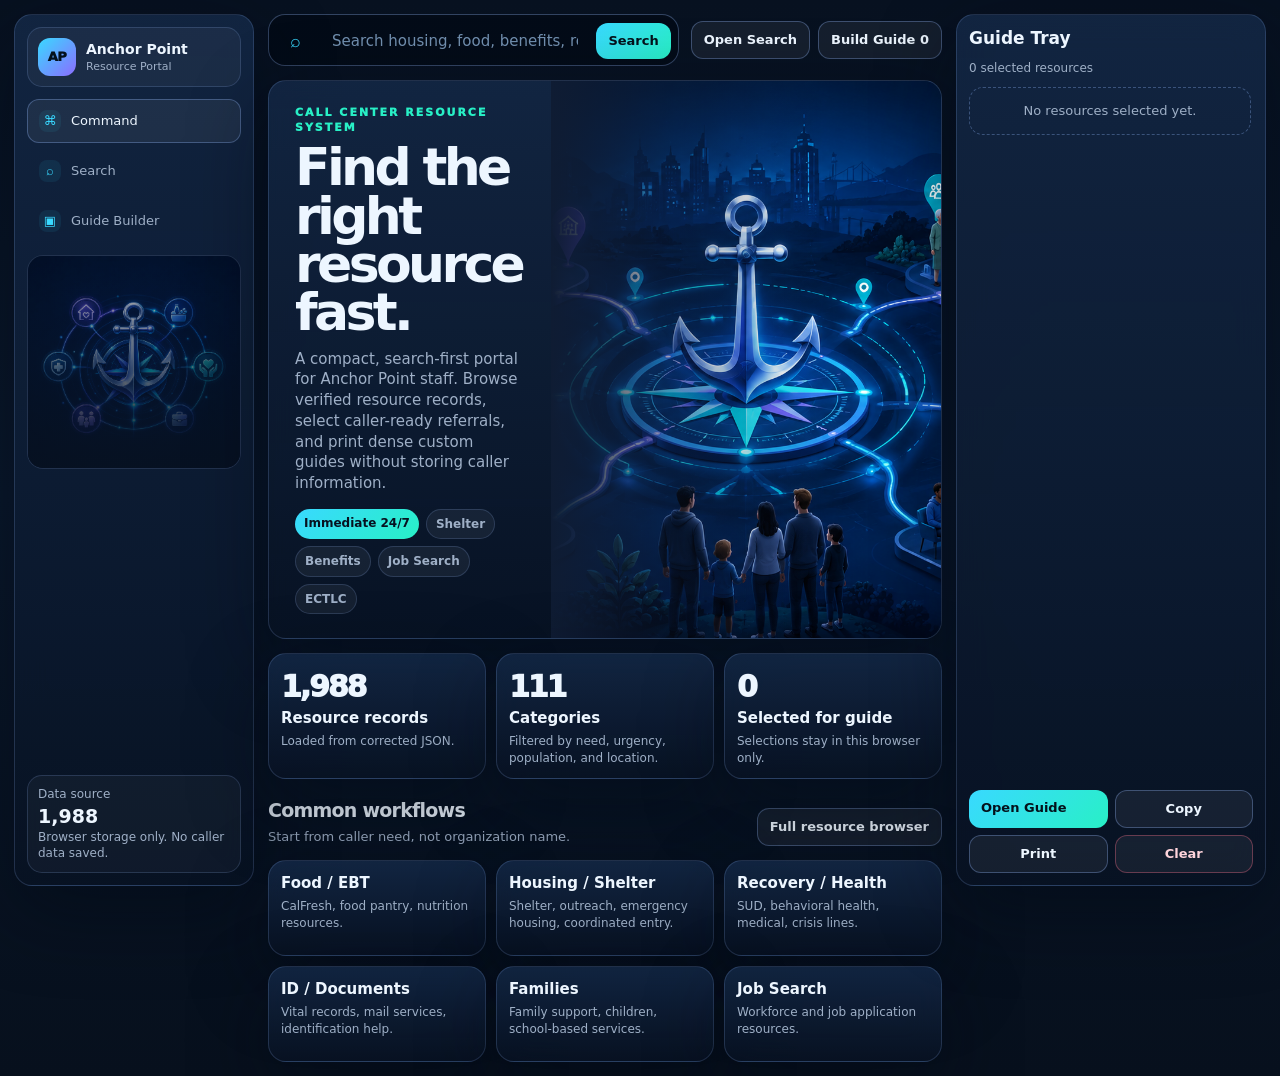
==== index.html @ 9de4572c "Update Anchor Point UI with imagery and app shell" ====
<!doctype html><html lang="en"><head><meta charset="utf-8"><meta name="viewport" content="width=device-width,initial-scale=1"><title>Anchor Point Resource Portal</title><link rel="stylesheet" href="assets/css/styles.css?v=1.3"></head><body data-page="home">
<div class="app">
<aside class="rail"><a class="brand" href="index.html"><span class="logo">AP</span><span><strong>Anchor Point</strong><span>Resource Portal</span></span></a><nav class="nav"><a class="active" href="index.html"><i>⌘</i>Command</a><a href="resources.html"><i>⌕</i>Search</a><a href="guide.html"><i>▣</i>Guide Builder</a></nav><div class="rail-visual"><img src="assets/img/anchor-emblem.png" alt="Anchor Point network emblem"></div><div class="rail-meta"><span>Data source</span><b id="railRecordCount">Loading</b><span>Browser storage only. No caller data saved.</span></div></aside>
<main class="main">
<section class="topbar"><form class="command" id="homeSearchForm"><span class="icon">⌕</span><input id="homeSearch" placeholder="Search housing, food, benefits, recovery, ECTLC..."><button class="btn primary" type="submit">Search</button></form><div class="top-actions"><a class="btn" href="resources.html">Open Search</a><a class="btn" href="guide.html">Build Guide <span id="topSelectedCount">0</span></a></div></section>
<section class="hero"><div class="hero-copy"><div class="kicker">Call Center Resource System</div><h1>Find the right resource fast.</h1><p>A compact, search-first portal for Anchor Point staff. Browse verified resource records, select caller-ready referrals, and print dense custom guides without storing caller information.</p><div class="pill-row"><a class="pill hot" href="resources.html?urgency=Immediate%20(24%2F7)">Immediate 24/7</a><a class="pill" href="resources.html?q=shelter">Shelter</a><a class="pill" href="resources.html?q=benefits">Benefits</a><a class="pill" href="resources.html?q=job">Job Search</a><a class="pill" href="resources.html?q=ECTLC">ECTLC</a></div></div><div class="hero-img"><img src="assets/img/hero-anchor-network.png" alt="Anchor Point connected community resource network"></div></section>
<section class="grid-3"><div class="compact-card"><span class="num" id="statRecords">-</span><strong>Resource records</strong><p>Loaded from corrected JSON.</p></div><div class="compact-card"><span class="num" id="statCategories">-</span><strong>Categories</strong><p>Filtered by need, urgency, population, and location.</p></div><div class="compact-card"><span class="num" id="statSelected">0</span><strong>Selected for guide</strong><p>Selections stay in this browser only.</p></div></section>
<section class="section-head"><div><h2>Common workflows</h2><p>Start from caller need, not organization name.</p></div><a class="btn" href="resources.html">Full resource browser</a></section>
<section class="grid-3"><a class="compact-card" href="resources.html?q=food%20calfresh"><strong>Food / EBT</strong><p>CalFresh, food pantry, nutrition resources.</p></a><a class="compact-card" href="resources.html?q=housing%20shelter"><strong>Housing / Shelter</strong><p>Shelter, outreach, emergency housing, coordinated entry.</p></a><a class="compact-card" href="resources.html?q=recovery%20behavioral%20health"><strong>Recovery / Health</strong><p>SUD, behavioral health, medical, crisis lines.</p></a><a class="compact-card" href="resources.html?q=id%20documents"><strong>ID / Documents</strong><p>Vital records, mail services, identification help.</p></a><a class="compact-card" href="resources.html?q=family"><strong>Families</strong><p>Family support, children, school-based services.</p></a><a class="compact-card" href="resources.html?q=employment%20job"><strong>Job Search</strong><p>Workforce and job application resources.</p></a></section>
</main>
<aside class="tray" id="guideTray"><button class="btn mobile-tray-toggle" id="trayToggle">Selected Guide</button><h2>Guide Tray</h2><div class="tray-sub"><span id="trayCount">0</span> selected resources</div><div class="guide-list" id="selectedList"><div class="empty">No resources selected yet.</div></div><div class="drawer-actions"><a class="btn primary" href="guide.html">Open Guide</a><button class="btn" id="copyGuideBtn">Copy</button><button class="btn" id="printGuideBtn">Print</button><button class="btn danger" id="clearSelectedBtn">Clear</button></div></aside>
</div><div id="printArea" class="print-area"></div><script src="assets/js/app.js?v=1.3"></script></body></html>
---- assets/css/styles.css ----
:root{
  --bg:#071120;--bg2:#0b1730;--panel:#0f1c33;--panel2:#132541;--glass:rgba(15,28,51,.74);
  --line:rgba(149,188,255,.18);--line2:rgba(149,188,255,.32);--text:#edf6ff;--muted:#9fb0c7;--dim:#63748f;
  --cyan:#39d9ff;--teal:#28f0c6;--violet:#8b6dff;--blue:#4e8dff;--gold:#ffcf70;--red:#ff718b;--green:#63e6a8;
  --shadow:0 26px 80px rgba(1,8,20,.45);--r:18px;--rs:12px;--pad:14px;
}
*{box-sizing:border-box}html{background:var(--bg)}body{margin:0;min-height:100vh;color:var(--text);font:13px/1.38 Inter,ui-sans-serif,system-ui,-apple-system,Segoe UI,Arial,sans-serif;background:linear-gradient(180deg,#071120,#09172a 46%,#07101d);overflow-x:hidden}body:before{content:"";position:fixed;inset:0;z-index:-2;background:radial-gradient(850px 460px at 20% -10%,rgba(57,217,255,.22),transparent 60%),radial-gradient(760px 520px at 88% 5%,rgba(139,109,255,.17),transparent 62%),radial-gradient(800px 500px at 55% 100%,rgba(40,240,198,.08),transparent 62%)}body:after{content:"";position:fixed;inset:0;z-index:-1;opacity:.22;background-image:linear-gradient(rgba(255,255,255,.035) 1px,transparent 1px),linear-gradient(90deg,rgba(255,255,255,.035) 1px,transparent 1px);background-size:42px 42px;mask-image:linear-gradient(to bottom,transparent,#000 12%,#000 72%,transparent)}a{color:inherit;text-decoration:none}button,input,select,textarea{font:inherit}button{cursor:pointer}.app{display:grid;grid-template-columns:240px minmax(0,1fr) 310px;gap:14px;min-height:100vh;padding:14px}.rail,.tray,.panel,.resource-card,.hero,.compact-card{background:linear-gradient(180deg,rgba(20,41,72,.82),rgba(8,18,35,.78));border:1px solid var(--line);box-shadow:var(--shadow);backdrop-filter:blur(16px);border-radius:var(--r)}.rail{position:sticky;top:14px;height:calc(100vh - 28px);padding:12px;display:flex;flex-direction:column;gap:12px}.brand{display:flex;align-items:center;gap:10px;padding:10px;border:1px solid var(--line);border-radius:15px;background:rgba(255,255,255,.045)}.logo{width:38px;height:38px;border-radius:12px;background:linear-gradient(135deg,var(--cyan),var(--violet));display:grid;place-items:center;color:#03111c;font-weight:950;letter-spacing:-.04em}.brand strong{display:block;font-size:14px}.brand span span{display:block;color:var(--muted);font-size:11px}.nav{display:grid;gap:6px}.nav a{display:flex;align-items:center;gap:10px;padding:10px 11px;border-radius:12px;color:var(--muted);border:1px solid transparent}.nav a:hover,.nav a.active{color:var(--text);background:rgba(255,255,255,.06);border-color:var(--line2)}.nav i{width:22px;height:22px;display:grid;place-items:center;border-radius:8px;background:rgba(57,217,255,.08);color:var(--cyan);font-style:normal}.rail-visual{position:relative;overflow:hidden;min-height:170px;border-radius:16px;border:1px solid var(--line);background:#081427}.rail-visual img{width:100%;height:100%;object-fit:cover;opacity:.72;display:block}.rail-visual:after{content:"";position:absolute;inset:0;background:linear-gradient(180deg,transparent,rgba(7,17,32,.88))}.rail-meta{margin-top:auto;border:1px solid var(--line);border-radius:15px;padding:10px;background:rgba(255,255,255,.035);color:var(--muted);font-size:12px}.rail-meta b{color:var(--text);font-size:19px;display:block}.main{min-width:0;display:grid;gap:14px}.topbar{display:grid;grid-template-columns:1fr auto;gap:12px;align-items:center}.command{height:52px;border:1px solid var(--line2);background:rgba(4,11,22,.72);border-radius:17px;display:grid;grid-template-columns:38px 1fr auto;align-items:center;gap:8px;padding:7px}.command .icon{color:var(--cyan);font-size:18px;text-align:center}.command input{height:38px;background:transparent;border:0;outline:0;color:var(--text);font-size:15px}.command input::placeholder{color:#7290b0}.btn,.mini-btn{border:1px solid var(--line2);border-radius:12px;background:rgba(255,255,255,.06);color:var(--text);font-weight:800;padding:9px 12px}.btn.primary,.mini-btn.primary{border:0;color:#04111b;background:linear-gradient(135deg,var(--cyan),var(--teal))}.btn.danger,.mini-btn.danger{color:#ffd4dc;border-color:rgba(255,113,139,.35)}.mini-btn{padding:6px 9px;font-size:12px}.top-actions{display:flex;gap:8px}.hero{position:relative;overflow:hidden;min-height:312px;display:grid;grid-template-columns:1fr 390px;align-items:stretch}.hero-copy{padding:24px 26px;display:flex;flex-direction:column;justify-content:center;z-index:2}.kicker{color:var(--teal);letter-spacing:.18em;text-transform:uppercase;font-weight:950;font-size:11px}.hero h1{margin:8px 0 12px;font-size:52px;line-height:.93;letter-spacing:-.07em}.hero p{margin:0;max-width:720px;color:var(--muted);font-size:15px}.hero-img{position:relative;min-height:280px;overflow:hidden}.hero-img img{width:100%;height:100%;object-fit:cover;display:block}.hero-img:before{content:"";position:absolute;inset:0;background:linear-gradient(90deg,var(--panel) 0%,rgba(15,28,51,.35) 30%,transparent 70%);z-index:1}.pill-row{display:flex;gap:7px;flex-wrap:wrap;margin-top:15px}.pill{border:1px solid var(--line);background:rgba(255,255,255,.055);border-radius:999px;padding:6px 9px;color:var(--muted);font-weight:750;font-size:12px}.pill.hot{color:#071120;background:linear-gradient(135deg,var(--cyan),var(--teal));border:0}.grid-3{display:grid;grid-template-columns:repeat(3,minmax(0,1fr));gap:10px}.compact-card{padding:12px;min-height:96px}.compact-card strong{display:block;font-size:15px}.compact-card p{margin:5px 0 0;color:var(--muted);font-size:12px}.compact-card .num{font-size:30px;letter-spacing:-.07em;font-weight:950;color:var(--text)}.section-head{display:flex;justify-content:space-between;align-items:end;gap:10px;margin:4px 0 0}.section-head h2{margin:0;font-size:19px;letter-spacing:-.04em}.section-head p{margin:4px 0 0;color:var(--muted)}.panel{padding:12px}.filters{display:grid;grid-template-columns:1.2fr repeat(4,1fr) auto;gap:8px;align-items:end}.field{display:grid;gap:4px}.field label{color:var(--dim);font-size:10px;text-transform:uppercase;letter-spacing:.12em;font-weight:900}input,select,textarea{min-height:38px;border:1px solid var(--line);background:rgba(0,0,0,.22);color:var(--text);border-radius:11px;padding:9px 10px;outline:0}select option{background:#0c1729;color:#fff}.toolbar{display:flex;justify-content:space-between;align-items:center;color:var(--muted);gap:10px}.toolbar strong{color:var(--text)}.results{display:grid;grid-template-columns:repeat(auto-fill,minmax(320px,1fr));gap:9px}.resource-card{padding:10px;display:grid;gap:7px;min-height:178px;box-shadow:none}.resource-card:hover,.resource-card.selected{border-color:rgba(57,217,255,.48);background:linear-gradient(180deg,rgba(37,70,115,.76),rgba(11,24,45,.82))}.card-top{display:flex;justify-content:space-between;gap:8px}.resource-card h3{margin:0;font-size:14px;line-height:1.16;letter-spacing:-.025em}.service{color:var(--cyan);font-size:12px;font-weight:850}.desc{margin:0;color:var(--muted);font-size:12px;display:-webkit-box;-webkit-line-clamp:2;-webkit-box-orient:vertical;overflow:hidden}.chips{display:flex;gap:5px;flex-wrap:wrap}.chip{font-size:10.5px;border:1px solid var(--line);border-radius:999px;color:var(--muted);padding:3px 6px;background:rgba(0,0,0,.18)}.chip.imm{background:rgba(255,207,112,.93);color:#1c1200;border:0}.chip.urgent{background:rgba(255,207,112,.18);color:#ffd98d;border-color:rgba(255,207,112,.38)}.chip.verified{color:#bafddd;border-color:rgba(99,230,168,.3)}.info{display:grid;grid-template-columns:1fr 1fr;gap:5px;color:var(--muted);font-size:11.5px}.info b{color:var(--text);font-weight:850}.card-actions{display:flex;gap:6px;margin-top:auto}.card-actions>*{flex:1;text-align:center}.tray{position:sticky;top:14px;height:calc(100vh - 28px);padding:12px;display:grid;grid-template-rows:auto auto 1fr auto;gap:10px}.tray h2{margin:0;font-size:17px}.tray-sub{color:var(--muted);font-size:12px}.guide-list{display:grid;align-content:start;gap:8px;overflow:auto;padding-right:2px}.guide-item{display:grid;grid-template-columns:1fr auto;gap:7px;border:1px solid var(--line);border-radius:13px;background:rgba(255,255,255,.04);padding:8px}.guide-item strong{font-size:13px}.guide-item small{display:block;color:var(--muted);margin-top:2px}.empty{border:1px dashed var(--line2);border-radius:14px;color:var(--muted);padding:14px;text-align:center}.drawer-actions{display:grid;grid-template-columns:1fr 1fr;gap:7px}.drawer-actions .btn{width:100%}.guide-page{display:grid;grid-template-columns:390px minmax(0,1fr);gap:14px}.guide-preview{min-height:520px}.preview-sheet{background:rgba(255,255,255,.96);color:#121823;border-radius:15px;padding:16px;border:1px solid rgba(255,255,255,.3)}.preview-sheet h2{margin:0;font-size:20px}.preview-meta{display:grid;grid-template-columns:repeat(3,1fr);gap:6px;margin:10px 0}.preview-meta div{background:#f1f4f8;border:1px solid #d8e0ea;border-radius:8px;padding:6px;font-size:12px}.preview-list{display:grid;gap:8px}.preview-row{display:grid;grid-template-columns:22px 1fr;border:1px solid #d8e0ea;border-radius:10px;overflow:hidden}.preview-row .idx{background:#e7eef7;display:grid;place-items:center;font-weight:900}.preview-row .content{padding:8px}.preview-row h3{margin:0;font-size:14px}.preview-row p{margin:3px 0;font-size:11px}.toast{position:fixed;right:20px;bottom:20px;background:#10203a;border:1px solid var(--line2);color:var(--text);border-radius:14px;padding:10px 12px;box-shadow:var(--shadow);z-index:100}.print-area{display:none}.mobile-tray-toggle{display:none}
@media(max-width:1180px){.app{grid-template-columns:216px minmax(0,1fr)}.tray{position:fixed;right:14px;bottom:14px;top:auto;height:70vh;width:min(380px,calc(100vw - 28px));z-index:20;transform:translateY(calc(100% - 58px));transition:.2s}.tray.open{transform:translateY(0)}.mobile-tray-toggle{display:block}.hero{grid-template-columns:1fr}.hero-img{display:none}.filters{grid-template-columns:1fr 1fr}.guide-page{grid-template-columns:1fr}.topbar{grid-template-columns:1fr}.top-actions{justify-content:flex-end}.grid-3{grid-template-columns:1fr 1fr}}
@media(max-width:760px){.app{grid-template-columns:1fr;padding:10px}.rail{position:relative;height:auto;flex-direction:row;overflow:auto}.rail-visual,.rail-meta{display:none}.nav{display:flex}.brand span span{display:none}.hero h1{font-size:38px}.filters,.grid-3,.results{grid-template-columns:1fr}.top-actions{flex-wrap:wrap}.guide-page{display:block}.main{gap:10px}.hero-copy{padding:18px}.app:has(.guide-page) .tray{display:none}}
@media print{body{background:#fff;color:#000;font:9px/1.23 Arial,sans-serif}.app,.toast{display:none!important}.print-area{display:block!important}.print-head{display:flex;justify-content:space-between;gap:12px;border-bottom:1.5px solid #000;padding-bottom:5px;margin-bottom:6px}.print-head h1{font-size:16px;margin:0}.print-head p{margin:0;font-size:9px}.print-meta{display:grid;grid-template-columns:repeat(4,1fr);gap:3px;margin-bottom:5px}.print-meta div{border:1px solid #666;padding:3px}.print-table{width:100%;border-collapse:collapse;table-layout:fixed}.print-table th,.print-table td{border:1px solid #333;padding:3px 4px;vertical-align:top}.print-table th{background:#eee;font-size:8px;text-transform:uppercase}.print-table th:nth-child(1){width:4%}.print-table th:nth-child(2){width:22%}.print-table th:nth-child(3){width:17%}.print-table th:nth-child(4){width:23%}.print-table th:nth-child(5){width:34%}.p-org{font-weight:bold;font-size:9.6px}.p-service{font-size:8.4px;color:#333}.p-url{font-size:7.5px;word-break:break-all}.print-table tr{break-inside:avoid}.print-table tbody tr:nth-child(even){background:#fafafa}}
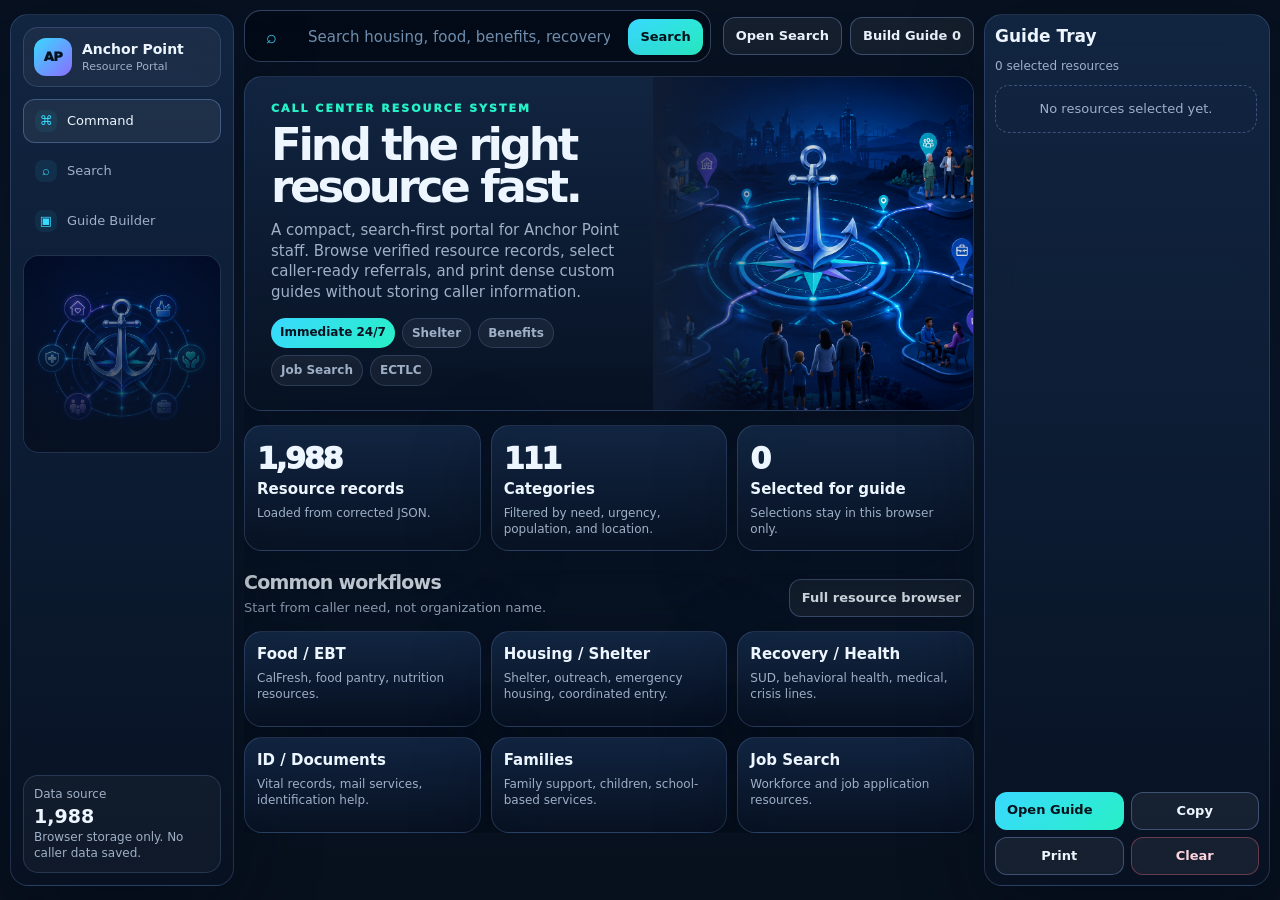
==== commit 6a9e2b20: "Update Anchor Point UI with imagery and app shell" ====
--- a/index.html
+++ b/index.html
@@ -1,4 +1,4 @@
-<!doctype html><html lang="en"><head><meta charset="utf-8"><meta name="viewport" content="width=device-width,initial-scale=1"><title>Anchor Point Resource Portal</title><link rel="stylesheet" href="assets/css/styles.css?v=1.3"></head><body data-page="home">
+<!doctype html><html lang="en"><head><meta charset="utf-8"><meta name="viewport" content="width=device-width,initial-scale=1"><title>Anchor Point Resource Portal</title><link rel="stylesheet" href="assets/css/styles.css?v=1.4"></head><body data-page="home">
 <div class="app">
 <aside class="rail"><a class="brand" href="index.html"><span class="logo">AP</span><span><strong>Anchor Point</strong><span>Resource Portal</span></span></a><nav class="nav"><a class="active" href="index.html"><i>⌘</i>Command</a><a href="resources.html"><i>⌕</i>Search</a><a href="guide.html"><i>▣</i>Guide Builder</a></nav><div class="rail-visual"><img src="assets/img/anchor-emblem.png" alt="Anchor Point network emblem"></div><div class="rail-meta"><span>Data source</span><b id="railRecordCount">Loading</b><span>Browser storage only. No caller data saved.</span></div></aside>
 <main class="main">
@@ -6,7 +6,7 @@
 <section class="hero"><div class="hero-copy"><div class="kicker">Call Center Resource System</div><h1>Find the right resource fast.</h1><p>A compact, search-first portal for Anchor Point staff. Browse verified resource records, select caller-ready referrals, and print dense custom guides without storing caller information.</p><div class="pill-row"><a class="pill hot" href="resources.html?urgency=Immediate%20(24%2F7)">Immediate 24/7</a><a class="pill" href="resources.html?q=shelter">Shelter</a><a class="pill" href="resources.html?q=benefits">Benefits</a><a class="pill" href="resources.html?q=job">Job Search</a><a class="pill" href="resources.html?q=ECTLC">ECTLC</a></div></div><div class="hero-img"><img src="assets/img/hero-anchor-network.png" alt="Anchor Point connected community resource network"></div></section>
 <section class="grid-3"><div class="compact-card"><span class="num" id="statRecords">-</span><strong>Resource records</strong><p>Loaded from corrected JSON.</p></div><div class="compact-card"><span class="num" id="statCategories">-</span><strong>Categories</strong><p>Filtered by need, urgency, population, and location.</p></div><div class="compact-card"><span class="num" id="statSelected">0</span><strong>Selected for guide</strong><p>Selections stay in this browser only.</p></div></section>
 <section class="section-head"><div><h2>Common workflows</h2><p>Start from caller need, not organization name.</p></div><a class="btn" href="resources.html">Full resource browser</a></section>
-<section class="grid-3"><a class="compact-card" href="resources.html?q=food%20calfresh"><strong>Food / EBT</strong><p>CalFresh, food pantry, nutrition resources.</p></a><a class="compact-card" href="resources.html?q=housing%20shelter"><strong>Housing / Shelter</strong><p>Shelter, outreach, emergency housing, coordinated entry.</p></a><a class="compact-card" href="resources.html?q=recovery%20behavioral%20health"><strong>Recovery / Health</strong><p>SUD, behavioral health, medical, crisis lines.</p></a><a class="compact-card" href="resources.html?q=id%20documents"><strong>ID / Documents</strong><p>Vital records, mail services, identification help.</p></a><a class="compact-card" href="resources.html?q=family"><strong>Families</strong><p>Family support, children, school-based services.</p></a><a class="compact-card" href="resources.html?q=employment%20job"><strong>Job Search</strong><p>Workforce and job application resources.</p></a></section>
+<section class="grid-3"><a class="compact-card" href="resources.html?workflow=food"><strong>Food / EBT</strong><p>CalFresh, food pantry, nutrition resources.</p></a><a class="compact-card" href="resources.html?workflow=housing"><strong>Housing / Shelter</strong><p>Shelter, outreach, emergency housing, coordinated entry.</p></a><a class="compact-card" href="resources.html?workflow=recovery"><strong>Recovery / Health</strong><p>SUD, behavioral health, medical, crisis lines.</p></a><a class="compact-card" href="resources.html?workflow=documents"><strong>ID / Documents</strong><p>Vital records, mail services, identification help.</p></a><a class="compact-card" href="resources.html?workflow=families"><strong>Families</strong><p>Family support, children, school-based services.</p></a><a class="compact-card" href="resources.html?workflow=jobs"><strong>Job Search</strong><p>Workforce and job application resources.</p></a></section>
 </main>
 <aside class="tray" id="guideTray"><button class="btn mobile-tray-toggle" id="trayToggle">Selected Guide</button><h2>Guide Tray</h2><div class="tray-sub"><span id="trayCount">0</span> selected resources</div><div class="guide-list" id="selectedList"><div class="empty">No resources selected yet.</div></div><div class="drawer-actions"><a class="btn primary" href="guide.html">Open Guide</a><button class="btn" id="copyGuideBtn">Copy</button><button class="btn" id="printGuideBtn">Print</button><button class="btn danger" id="clearSelectedBtn">Clear</button></div></aside>
-</div><div id="printArea" class="print-area"></div><script src="assets/js/app.js?v=1.3"></script></body></html>
+</div><div id="printArea" class="print-area"></div><script src="assets/js/app.js?v=1.4"></script></body></html>
--- a/assets/css/styles.css
+++ b/assets/css/styles.css
@@ -8,3 +8,10 @@
 @media(max-width:1180px){.app{grid-template-columns:216px minmax(0,1fr)}.tray{position:fixed;right:14px;bottom:14px;top:auto;height:70vh;width:min(380px,calc(100vw - 28px));z-index:20;transform:translateY(calc(100% - 58px));transition:.2s}.tray.open{transform:translateY(0)}.mobile-tray-toggle{display:block}.hero{grid-template-columns:1fr}.hero-img{display:none}.filters{grid-template-columns:1fr 1fr}.guide-page{grid-template-columns:1fr}.topbar{grid-template-columns:1fr}.top-actions{justify-content:flex-end}.grid-3{grid-template-columns:1fr 1fr}}
 @media(max-width:760px){.app{grid-template-columns:1fr;padding:10px}.rail{position:relative;height:auto;flex-direction:row;overflow:auto}.rail-visual,.rail-meta{display:none}.nav{display:flex}.brand span span{display:none}.hero h1{font-size:38px}.filters,.grid-3,.results{grid-template-columns:1fr}.top-actions{flex-wrap:wrap}.guide-page{display:block}.main{gap:10px}.hero-copy{padding:18px}.app:has(.guide-page) .tray{display:none}}
 @media print{body{background:#fff;color:#000;font:9px/1.23 Arial,sans-serif}.app,.toast{display:none!important}.print-area{display:block!important}.print-head{display:flex;justify-content:space-between;gap:12px;border-bottom:1.5px solid #000;padding-bottom:5px;margin-bottom:6px}.print-head h1{font-size:16px;margin:0}.print-head p{margin:0;font-size:9px}.print-meta{display:grid;grid-template-columns:repeat(4,1fr);gap:3px;margin-bottom:5px}.print-meta div{border:1px solid #666;padding:3px}.print-table{width:100%;border-collapse:collapse;table-layout:fixed}.print-table th,.print-table td{border:1px solid #333;padding:3px 4px;vertical-align:top}.print-table th{background:#eee;font-size:8px;text-transform:uppercase}.print-table th:nth-child(1){width:4%}.print-table th:nth-child(2){width:22%}.print-table th:nth-child(3){width:17%}.print-table th:nth-child(4){width:23%}.print-table th:nth-child(5){width:34%}.p-org{font-weight:bold;font-size:9.6px}.p-service{font-size:8.4px;color:#333}.p-url{font-size:7.5px;word-break:break-all}.print-table tr{break-inside:avoid}.print-table tbody tr:nth-child(even){background:#fafafa}}
+
+
+/* V1.4 functional polish: true 3-column shell, compact workflow logic, stable urgency badges */
+.app{grid-template-columns:236px minmax(0,1fr) 300px;align-items:start;max-width:1920px;margin:0 auto}.main{overflow:hidden}.tray{width:100%;min-width:0;z-index:1}.results{grid-template-columns:repeat(auto-fill,minmax(285px,1fr));align-items:start}.resource-card{min-width:0;overflow:hidden}.card-top{align-items:flex-start}.card-top>div{min-width:0}.resource-card h3,.service{overflow:hidden;text-overflow:ellipsis}.status{flex:0 0 auto;min-width:74px;max-width:84px;text-align:center;border-radius:999px;border:1px solid var(--line);padding:4px 7px;line-height:1.05;display:grid;gap:1px;align-content:center;white-space:normal}.status b{font-size:10.5px;letter-spacing:-.02em}.status small{font-size:8.4px;font-weight:800;opacity:.88}.status.imm{background:linear-gradient(135deg,#ffcf70,#ff9f6e);color:#1c1200;border:0}.status.urgent{background:rgba(255,207,112,.16);color:#ffd98d;border-color:rgba(255,207,112,.36)}.status.ongoing{background:rgba(149,188,255,.08);color:#bfd0e8}.status.school{background:rgba(139,109,255,.16);color:#d8d0ff;border-color:rgba(139,109,255,.35)}.resource-card.selected .add-btn{background:rgba(99,230,168,.16);border:1px solid rgba(99,230,168,.45);color:#bafddd}.workflow-context{display:none;border:1px solid rgba(57,217,255,.22);background:linear-gradient(135deg,rgba(57,217,255,.09),rgba(139,109,255,.07));border-radius:14px;padding:8px 10px;color:var(--muted);align-items:center;gap:10px;flex-wrap:wrap}.workflow-context.show{display:flex}.workflow-context strong{color:var(--text)}.workflow-context span{font-size:12px}.toolbar-actions{display:flex;align-items:center;gap:7px;flex-wrap:wrap}.toolbar-actions label{display:flex;align-items:center;gap:5px;color:var(--dim);font-size:11px;text-transform:uppercase;letter-spacing:.08em;font-weight:900}.toolbar-actions select{min-height:30px;padding:5px 8px;border-radius:9px;font-size:12px;text-transform:none;letter-spacing:0}.results.list-view{display:grid;grid-template-columns:1fr}.results.list-view .resource-card{min-height:auto;grid-template-columns:minmax(220px,1.1fr) minmax(180px,1fr) minmax(170px,.9fr) auto;gap:10px;align-items:center;padding:9px 10px}.results.list-view .card-top{display:grid;grid-template-columns:minmax(0,1fr) auto;gap:8px}.results.list-view .desc,.results.list-view .chips{display:none}.results.list-view .info{grid-template-columns:1fr 1fr;font-size:11px}.results.list-view .card-actions{margin:0;min-width:210px}.guide-item{min-width:0}.guide-item strong{line-height:1.18}.guide-item small{line-height:1.2}.hero-img img,.rail-visual img{filter:saturate(1.08) contrast(1.04)}.hero-img{min-height:300px}.hero{min-height:300px}
+@media(max-width:1480px){.app{grid-template-columns:224px minmax(0,1fr) 286px;gap:10px;padding:10px}.results{grid-template-columns:repeat(auto-fill,minmax(270px,1fr))}.filters{grid-template-columns:1fr 1fr 1fr}.filters .field:first-child{grid-column:span 1}.hero{grid-template-columns:1fr 320px}.hero h1{font-size:45px}.tray{padding:10px}}
+@media(max-width:1180px){.app{grid-template-columns:216px minmax(0,1fr)}.tray{position:fixed;right:14px;bottom:14px;top:auto;height:70vh;width:min(380px,calc(100vw - 28px));z-index:20;transform:translateY(calc(100% - 58px));transition:.2s}.tray.open{transform:translateY(0)}}
+@media(max-width:760px){.results.list-view .resource-card{grid-template-columns:1fr}.results.list-view .card-actions{min-width:0}.toolbar-actions{width:100%}.toolbar-actions label{flex:1}.toolbar-actions select{width:100%}.status{min-width:70px}.workflow-context{font-size:12px}}
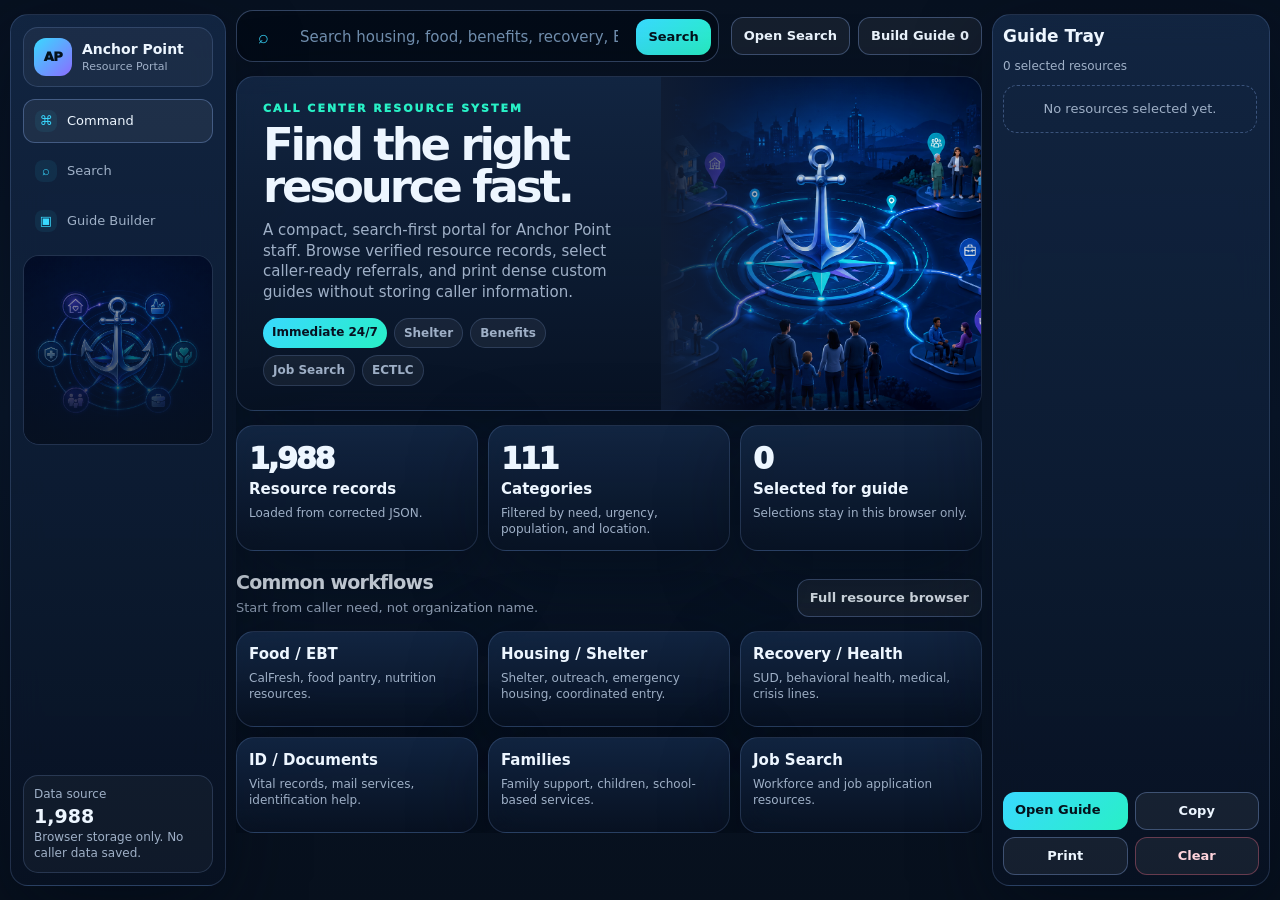
==== commit d4f44303: "Update Anchor Point UI with imagery and app shell" ====
--- a/index.html
+++ b/index.html
@@ -1,12 +1,12 @@
-<!doctype html><html lang="en"><head><meta charset="utf-8"><meta name="viewport" content="width=device-width,initial-scale=1"><title>Anchor Point Resource Portal</title><link rel="stylesheet" href="assets/css/styles.css?v=1.4"></head><body data-page="home">
+<!doctype html><html lang="en"><head><meta charset="utf-8"><meta name="viewport" content="width=device-width,initial-scale=1"><title>Anchor Point Resource Portal</title><link rel="stylesheet" href="assets/css/styles.css?v=1.5"></head><body data-page="home">
 <div class="app">
 <aside class="rail"><a class="brand" href="index.html"><span class="logo">AP</span><span><strong>Anchor Point</strong><span>Resource Portal</span></span></a><nav class="nav"><a class="active" href="index.html"><i>⌘</i>Command</a><a href="resources.html"><i>⌕</i>Search</a><a href="guide.html"><i>▣</i>Guide Builder</a></nav><div class="rail-visual"><img src="assets/img/anchor-emblem.png" alt="Anchor Point network emblem"></div><div class="rail-meta"><span>Data source</span><b id="railRecordCount">Loading</b><span>Browser storage only. No caller data saved.</span></div></aside>
 <main class="main">
-<section class="topbar"><form class="command" id="homeSearchForm"><span class="icon">⌕</span><input id="homeSearch" placeholder="Search housing, food, benefits, recovery, ECTLC..."><button class="btn primary" type="submit">Search</button></form><div class="top-actions"><a class="btn" href="resources.html">Open Search</a><a class="btn" href="guide.html">Build Guide <span id="topSelectedCount">0</span></a></div></section>
+<section class="topbar"><form class="command" id="homeSearchForm"><span class="icon">⌕</span><input id="homeSearch" aria-label="Search resources" placeholder="Search housing, food, benefits, recovery, ECTLC..."><button class="btn primary" type="submit">Search</button></form><div class="top-actions"><a class="btn" href="resources.html">Open Search</a><a class="btn" href="guide.html">Build Guide <span id="topSelectedCount">0</span></a></div></section>
 <section class="hero"><div class="hero-copy"><div class="kicker">Call Center Resource System</div><h1>Find the right resource fast.</h1><p>A compact, search-first portal for Anchor Point staff. Browse verified resource records, select caller-ready referrals, and print dense custom guides without storing caller information.</p><div class="pill-row"><a class="pill hot" href="resources.html?urgency=Immediate%20(24%2F7)">Immediate 24/7</a><a class="pill" href="resources.html?q=shelter">Shelter</a><a class="pill" href="resources.html?q=benefits">Benefits</a><a class="pill" href="resources.html?q=job">Job Search</a><a class="pill" href="resources.html?q=ECTLC">ECTLC</a></div></div><div class="hero-img"><img src="assets/img/hero-anchor-network.png" alt="Anchor Point connected community resource network"></div></section>
 <section class="grid-3"><div class="compact-card"><span class="num" id="statRecords">-</span><strong>Resource records</strong><p>Loaded from corrected JSON.</p></div><div class="compact-card"><span class="num" id="statCategories">-</span><strong>Categories</strong><p>Filtered by need, urgency, population, and location.</p></div><div class="compact-card"><span class="num" id="statSelected">0</span><strong>Selected for guide</strong><p>Selections stay in this browser only.</p></div></section>
 <section class="section-head"><div><h2>Common workflows</h2><p>Start from caller need, not organization name.</p></div><a class="btn" href="resources.html">Full resource browser</a></section>
 <section class="grid-3"><a class="compact-card" href="resources.html?workflow=food"><strong>Food / EBT</strong><p>CalFresh, food pantry, nutrition resources.</p></a><a class="compact-card" href="resources.html?workflow=housing"><strong>Housing / Shelter</strong><p>Shelter, outreach, emergency housing, coordinated entry.</p></a><a class="compact-card" href="resources.html?workflow=recovery"><strong>Recovery / Health</strong><p>SUD, behavioral health, medical, crisis lines.</p></a><a class="compact-card" href="resources.html?workflow=documents"><strong>ID / Documents</strong><p>Vital records, mail services, identification help.</p></a><a class="compact-card" href="resources.html?workflow=families"><strong>Families</strong><p>Family support, children, school-based services.</p></a><a class="compact-card" href="resources.html?workflow=jobs"><strong>Job Search</strong><p>Workforce and job application resources.</p></a></section>
 </main>
 <aside class="tray" id="guideTray"><button class="btn mobile-tray-toggle" id="trayToggle">Selected Guide</button><h2>Guide Tray</h2><div class="tray-sub"><span id="trayCount">0</span> selected resources</div><div class="guide-list" id="selectedList"><div class="empty">No resources selected yet.</div></div><div class="drawer-actions"><a class="btn primary" href="guide.html">Open Guide</a><button class="btn" id="copyGuideBtn">Copy</button><button class="btn" id="printGuideBtn">Print</button><button class="btn danger" id="clearSelectedBtn">Clear</button></div></aside>
-</div><div id="printArea" class="print-area"></div><script src="assets/js/app.js?v=1.4"></script></body></html>
+</div><div id="printArea" class="print-area"></div><script src="assets/js/app.js?v=1.5"></script></body></html>
--- a/assets/css/styles.css
+++ b/assets/css/styles.css
@@ -15,3 +15,43 @@
 @media(max-width:1480px){.app{grid-template-columns:224px minmax(0,1fr) 286px;gap:10px;padding:10px}.results{grid-template-columns:repeat(auto-fill,minmax(270px,1fr))}.filters{grid-template-columns:1fr 1fr 1fr}.filters .field:first-child{grid-column:span 1}.hero{grid-template-columns:1fr 320px}.hero h1{font-size:45px}.tray{padding:10px}}
 @media(max-width:1180px){.app{grid-template-columns:216px minmax(0,1fr)}.tray{position:fixed;right:14px;bottom:14px;top:auto;height:70vh;width:min(380px,calc(100vw - 28px));z-index:20;transform:translateY(calc(100% - 58px));transition:.2s}.tray.open{transform:translateY(0)}}
 @media(max-width:760px){.results.list-view .resource-card{grid-template-columns:1fr}.results.list-view .card-actions{min-width:0}.toolbar-actions{width:100%}.toolbar-actions label{flex:1}.toolbar-actions select{width:100%}.status{min-width:70px}.workflow-context{font-size:12px}}
+
+
+/* V1.5 verification fixes: keep guide tray as a real column longer, improve persistence UI, reduce badge pressure */
+.app{grid-template-columns:236px minmax(0,1fr) 300px!important;}
+.tray{position:sticky!important;top:14px!important;right:auto!important;bottom:auto!important;transform:none!important;width:100%!important;max-width:none!important;z-index:1!important;}
+.main{min-width:0!important;overflow:hidden!important;}
+.resource-card{isolation:isolate;}
+.status{min-width:82px;max-width:92px;}
+.status b{font-size:10px}.status small{font-size:8px}
+.guide-item .mini-btn.danger{min-width:32px;align-self:stretch;display:grid;place-items:center;}
+
+@media(max-width:1480px){
+  .app{grid-template-columns:216px minmax(0,1fr) 278px!important;}
+  .results{grid-template-columns:repeat(auto-fill,minmax(260px,1fr));}
+  .status{min-width:76px;max-width:84px;}
+}
+@media(max-width:1180px){
+  .app{grid-template-columns:190px minmax(0,1fr) 250px!important;gap:8px;padding:8px;}
+  .tray{position:sticky!important;top:8px!important;height:calc(100vh - 16px)!important;width:100%!important;transform:none!important;z-index:1!important;}
+  .mobile-tray-toggle{display:none!important;}
+  .rail{padding:10px}.brand strong{font-size:13px}.nav a{padding:9px}.rail-visual{min-height:128px}.rail-meta{font-size:11px}
+  .results{grid-template-columns:repeat(auto-fill,minmax(245px,1fr));}
+  .resource-card{min-height:172px;}
+  .info{grid-template-columns:1fr;font-size:11px;}
+  .card-actions{gap:5px}.mini-btn{padding:6px 7px;}
+  .filters{grid-template-columns:1fr 1fr;}
+  .guide-page{grid-template-columns:340px minmax(0,1fr);}
+  .topbar{grid-template-columns:1fr auto;}
+  .grid-3{grid-template-columns:repeat(3,minmax(0,1fr));}
+}
+@media(max-width:920px){
+  .app{grid-template-columns:1fr!important;padding:10px;}
+  .rail{position:relative;height:auto;flex-direction:row;overflow:auto;}
+  .rail-visual,.rail-meta{display:none}.nav{display:flex}.brand span span{display:none}
+  .tray{position:fixed!important;right:14px;bottom:14px;top:auto!important;height:70vh!important;width:min(380px,calc(100vw - 28px))!important;z-index:20!important;transform:translateY(calc(100% - 58px))!important;transition:.2s;}
+  .tray.open{transform:translateY(0)!important;}
+  .mobile-tray-toggle{display:block!important;}
+  .hero{grid-template-columns:1fr}.hero-img{display:none}.filters,.grid-3,.results{grid-template-columns:1fr}.guide-page{grid-template-columns:1fr}.topbar{grid-template-columns:1fr}.top-actions{justify-content:flex-end;flex-wrap:wrap}.hero h1{font-size:38px}.hero-copy{padding:18px}
+}
+@media(max-width:760px){.app:has(.guide-page) .tray{display:none!important}}
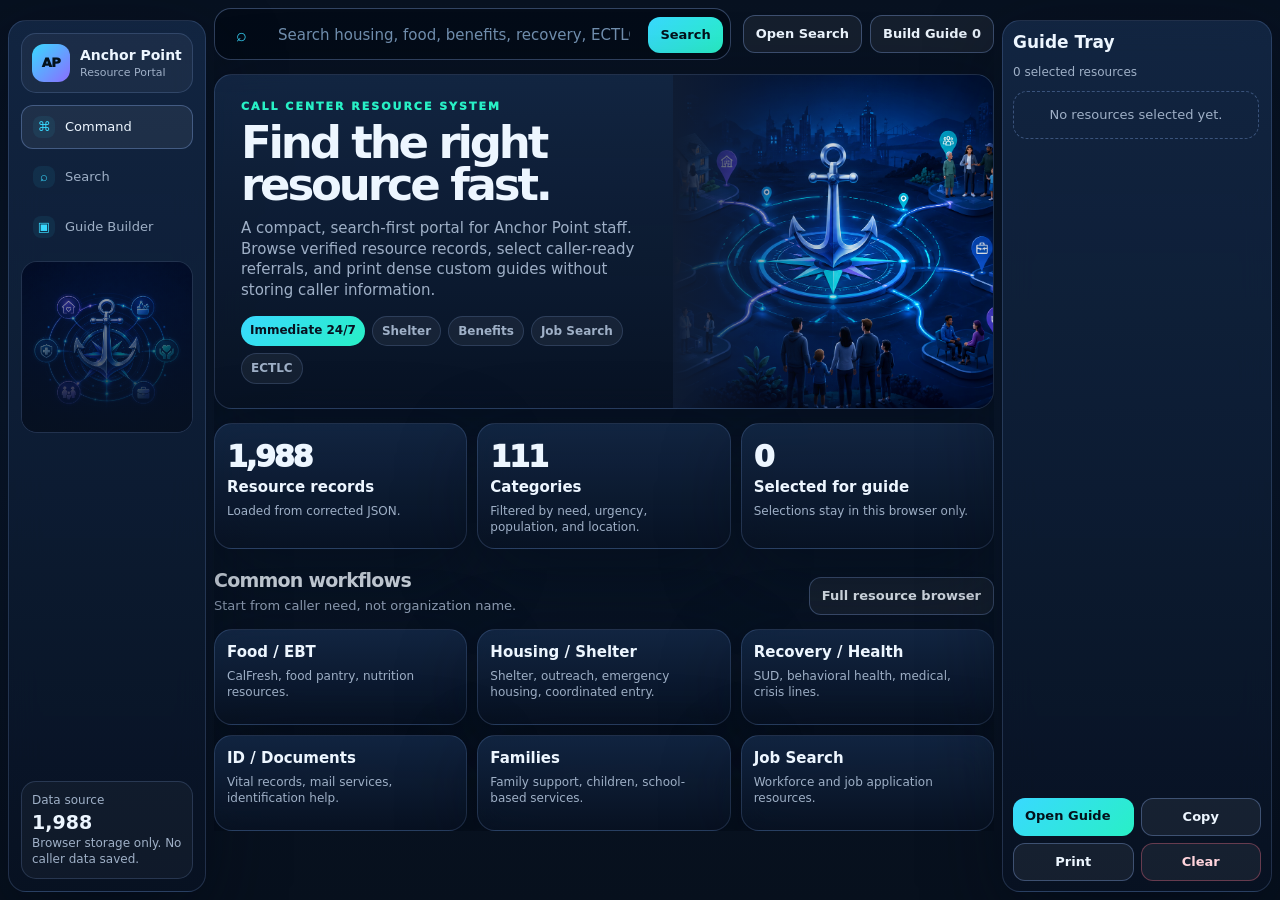
==== commit dd80aa54: "Update Anchor Point UI with imagery and app shell" ====
--- a/index.html
+++ b/index.html
@@ -1,4 +1,4 @@
-<!doctype html><html lang="en"><head><meta charset="utf-8"><meta name="viewport" content="width=device-width,initial-scale=1"><title>Anchor Point Resource Portal</title><link rel="stylesheet" href="assets/css/styles.css?v=1.5"></head><body data-page="home">
+<!doctype html><html lang="en"><head><meta charset="utf-8"><meta name="viewport" content="width=device-width,initial-scale=1"><title>Anchor Point Resource Portal</title><link rel="stylesheet" href="assets/css/styles.css?v=1.6"></head><body data-page="home">
 <div class="app">
 <aside class="rail"><a class="brand" href="index.html"><span class="logo">AP</span><span><strong>Anchor Point</strong><span>Resource Portal</span></span></a><nav class="nav"><a class="active" href="index.html"><i>⌘</i>Command</a><a href="resources.html"><i>⌕</i>Search</a><a href="guide.html"><i>▣</i>Guide Builder</a></nav><div class="rail-visual"><img src="assets/img/anchor-emblem.png" alt="Anchor Point network emblem"></div><div class="rail-meta"><span>Data source</span><b id="railRecordCount">Loading</b><span>Browser storage only. No caller data saved.</span></div></aside>
 <main class="main">
@@ -9,4 +9,4 @@
 <section class="grid-3"><a class="compact-card" href="resources.html?workflow=food"><strong>Food / EBT</strong><p>CalFresh, food pantry, nutrition resources.</p></a><a class="compact-card" href="resources.html?workflow=housing"><strong>Housing / Shelter</strong><p>Shelter, outreach, emergency housing, coordinated entry.</p></a><a class="compact-card" href="resources.html?workflow=recovery"><strong>Recovery / Health</strong><p>SUD, behavioral health, medical, crisis lines.</p></a><a class="compact-card" href="resources.html?workflow=documents"><strong>ID / Documents</strong><p>Vital records, mail services, identification help.</p></a><a class="compact-card" href="resources.html?workflow=families"><strong>Families</strong><p>Family support, children, school-based services.</p></a><a class="compact-card" href="resources.html?workflow=jobs"><strong>Job Search</strong><p>Workforce and job application resources.</p></a></section>
 </main>
 <aside class="tray" id="guideTray"><button class="btn mobile-tray-toggle" id="trayToggle">Selected Guide</button><h2>Guide Tray</h2><div class="tray-sub"><span id="trayCount">0</span> selected resources</div><div class="guide-list" id="selectedList"><div class="empty">No resources selected yet.</div></div><div class="drawer-actions"><a class="btn primary" href="guide.html">Open Guide</a><button class="btn" id="copyGuideBtn">Copy</button><button class="btn" id="printGuideBtn">Print</button><button class="btn danger" id="clearSelectedBtn">Clear</button></div></aside>
-</div><div id="printArea" class="print-area"></div><script src="assets/js/app.js?v=1.5"></script></body></html>
+</div><div id="printArea" class="print-area"></div><script src="assets/js/app.js?v=1.6"></script></body></html>
--- a/assets/css/styles.css
+++ b/assets/css/styles.css
@@ -55,3 +55,24 @@
   .hero{grid-template-columns:1fr}.hero-img{display:none}.filters,.grid-3,.results{grid-template-columns:1fr}.guide-page{grid-template-columns:1fr}.topbar{grid-template-columns:1fr}.top-actions{justify-content:flex-end;flex-wrap:wrap}.hero h1{font-size:38px}.hero-copy{padding:18px}
 }
 @media(max-width:760px){.app:has(.guide-page) .tray{display:none!important}}
+
+
+/* V1.6 state/layout corrections: session-only guide selection and unclipped desktop cards */
+.app{grid-template-columns:236px minmax(0,1fr) 310px!important;overflow:hidden;}
+.main{min-width:0!important;max-width:100%!important;overflow:hidden!important;}
+.results{grid-template-columns:repeat(3,minmax(0,1fr))!important;gap:10px!important;}
+.resource-card{min-width:0!important;width:100%!important;}
+.tray{min-width:0!important;}
+@media(max-width:1520px){
+  .app{grid-template-columns:220px minmax(0,1fr) 300px!important;}
+  .results{grid-template-columns:repeat(3,minmax(0,1fr))!important;}
+}
+@media(max-width:1280px){
+  .app{grid-template-columns:198px minmax(0,1fr) 270px!important;gap:8px!important;padding:8px!important;}
+  .results{grid-template-columns:repeat(2,minmax(0,1fr))!important;}
+  .filters{grid-template-columns:1fr 1fr!important;}
+}
+@media(max-width:980px){
+  .app{grid-template-columns:1fr!important;overflow:visible;}
+  .results{grid-template-columns:1fr!important;}
+}
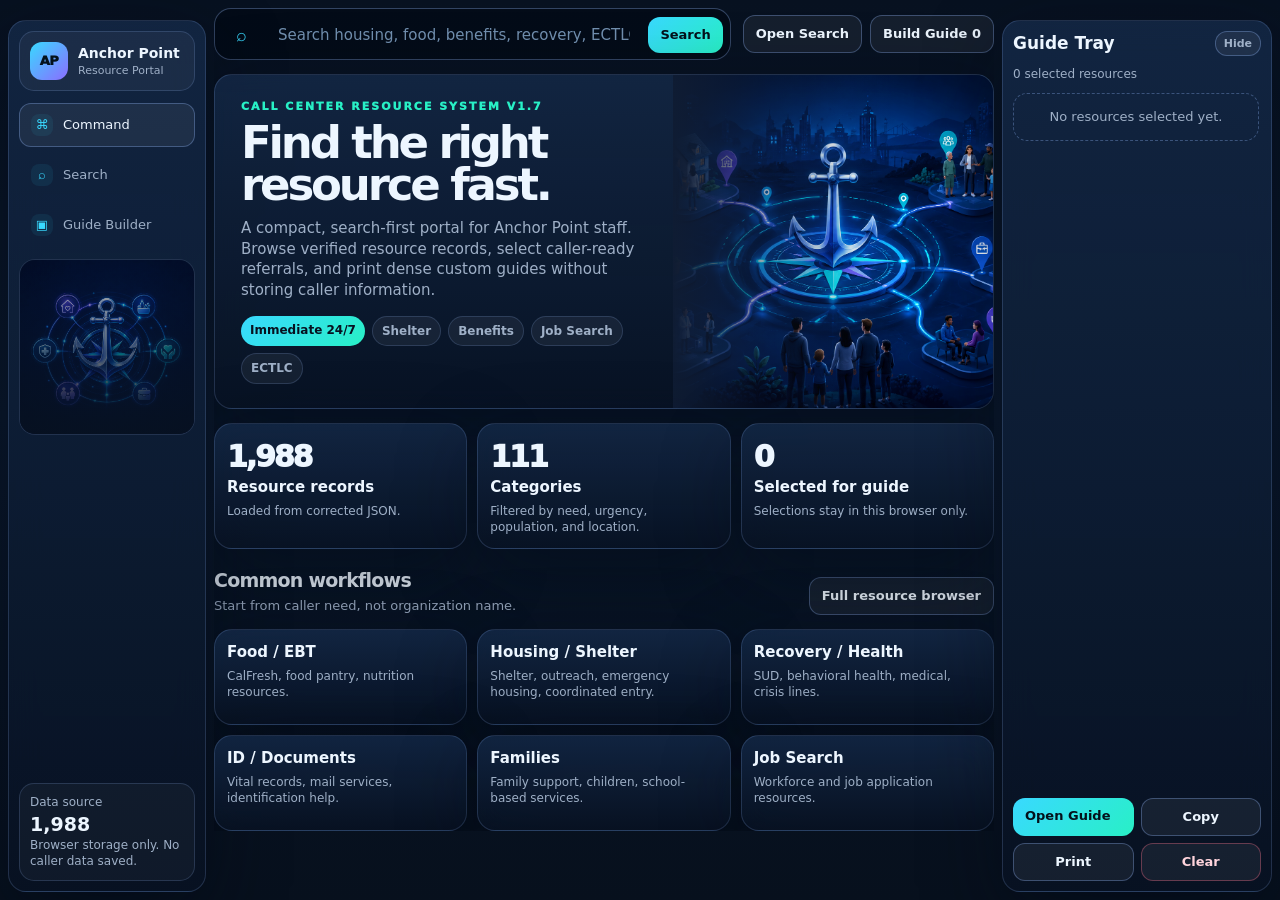
==== commit 998b2b8a: "Update Anchor Point UI with imagery and app shell" ====
--- a/index.html
+++ b/index.html
@@ -1,12 +1,12 @@
-<!doctype html><html lang="en"><head><meta charset="utf-8"><meta name="viewport" content="width=device-width,initial-scale=1"><title>Anchor Point Resource Portal</title><link rel="stylesheet" href="assets/css/styles.css?v=1.6"></head><body data-page="home">
+<!doctype html><html lang="en"><head><meta charset="utf-8"><meta name="viewport" content="width=device-width,initial-scale=1"><title>Anchor Point Resource Portal v1.7</title><link rel="stylesheet" href="assets/css/styles.css?v=1.7"></head><body data-page="home">
 <div class="app">
 <aside class="rail"><a class="brand" href="index.html"><span class="logo">AP</span><span><strong>Anchor Point</strong><span>Resource Portal</span></span></a><nav class="nav"><a class="active" href="index.html"><i>⌘</i>Command</a><a href="resources.html"><i>⌕</i>Search</a><a href="guide.html"><i>▣</i>Guide Builder</a></nav><div class="rail-visual"><img src="assets/img/anchor-emblem.png" alt="Anchor Point network emblem"></div><div class="rail-meta"><span>Data source</span><b id="railRecordCount">Loading</b><span>Browser storage only. No caller data saved.</span></div></aside>
 <main class="main">
 <section class="topbar"><form class="command" id="homeSearchForm"><span class="icon">⌕</span><input id="homeSearch" aria-label="Search resources" placeholder="Search housing, food, benefits, recovery, ECTLC..."><button class="btn primary" type="submit">Search</button></form><div class="top-actions"><a class="btn" href="resources.html">Open Search</a><a class="btn" href="guide.html">Build Guide <span id="topSelectedCount">0</span></a></div></section>
-<section class="hero"><div class="hero-copy"><div class="kicker">Call Center Resource System</div><h1>Find the right resource fast.</h1><p>A compact, search-first portal for Anchor Point staff. Browse verified resource records, select caller-ready referrals, and print dense custom guides without storing caller information.</p><div class="pill-row"><a class="pill hot" href="resources.html?urgency=Immediate%20(24%2F7)">Immediate 24/7</a><a class="pill" href="resources.html?q=shelter">Shelter</a><a class="pill" href="resources.html?q=benefits">Benefits</a><a class="pill" href="resources.html?q=job">Job Search</a><a class="pill" href="resources.html?q=ECTLC">ECTLC</a></div></div><div class="hero-img"><img src="assets/img/hero-anchor-network.png" alt="Anchor Point connected community resource network"></div></section>
+<section class="hero"><div class="hero-copy"><div class="kicker">Call Center Resource System v1.7</div><h1>Find the right resource fast.</h1><p>A compact, search-first portal for Anchor Point staff. Browse verified resource records, select caller-ready referrals, and print dense custom guides without storing caller information.</p><div class="pill-row"><a class="pill hot" href="resources.html?urgency=Immediate%20(24%2F7)">Immediate 24/7</a><a class="pill" href="resources.html?q=shelter">Shelter</a><a class="pill" href="resources.html?q=benefits">Benefits</a><a class="pill" href="resources.html?q=job">Job Search</a><a class="pill" href="resources.html?q=ECTLC">ECTLC</a></div></div><div class="hero-img"><img src="assets/img/hero-anchor-network.png" alt="Anchor Point connected community resource network"></div></section>
 <section class="grid-3"><div class="compact-card"><span class="num" id="statRecords">-</span><strong>Resource records</strong><p>Loaded from corrected JSON.</p></div><div class="compact-card"><span class="num" id="statCategories">-</span><strong>Categories</strong><p>Filtered by need, urgency, population, and location.</p></div><div class="compact-card"><span class="num" id="statSelected">0</span><strong>Selected for guide</strong><p>Selections stay in this browser only.</p></div></section>
 <section class="section-head"><div><h2>Common workflows</h2><p>Start from caller need, not organization name.</p></div><a class="btn" href="resources.html">Full resource browser</a></section>
 <section class="grid-3"><a class="compact-card" href="resources.html?workflow=food"><strong>Food / EBT</strong><p>CalFresh, food pantry, nutrition resources.</p></a><a class="compact-card" href="resources.html?workflow=housing"><strong>Housing / Shelter</strong><p>Shelter, outreach, emergency housing, coordinated entry.</p></a><a class="compact-card" href="resources.html?workflow=recovery"><strong>Recovery / Health</strong><p>SUD, behavioral health, medical, crisis lines.</p></a><a class="compact-card" href="resources.html?workflow=documents"><strong>ID / Documents</strong><p>Vital records, mail services, identification help.</p></a><a class="compact-card" href="resources.html?workflow=families"><strong>Families</strong><p>Family support, children, school-based services.</p></a><a class="compact-card" href="resources.html?workflow=jobs"><strong>Job Search</strong><p>Workforce and job application resources.</p></a></section>
 </main>
-<aside class="tray" id="guideTray"><button class="btn mobile-tray-toggle" id="trayToggle">Selected Guide</button><h2>Guide Tray</h2><div class="tray-sub"><span id="trayCount">0</span> selected resources</div><div class="guide-list" id="selectedList"><div class="empty">No resources selected yet.</div></div><div class="drawer-actions"><a class="btn primary" href="guide.html">Open Guide</a><button class="btn" id="copyGuideBtn">Copy</button><button class="btn" id="printGuideBtn">Print</button><button class="btn danger" id="clearSelectedBtn">Clear</button></div></aside>
-</div><div id="printArea" class="print-area"></div><script src="assets/js/app.js?v=1.6"></script></body></html>
+<aside class="tray" id="guideTray"><button class="btn mobile-tray-toggle" id="trayToggle">Selected Guide</button><div class="tray-head"><h2>Guide Tray</h2><button class="mini-btn tray-hide" id="trayHideBtn" type="button">Hide</button></div><div class="tray-sub"><span id="trayCount">0</span> selected resources</div><div class="guide-list" id="selectedList"><div class="empty">No resources selected yet.</div></div><div class="drawer-actions"><a class="btn primary" href="guide.html">Open Guide</a><button class="btn" id="copyGuideBtn">Copy</button><button class="btn" id="printGuideBtn">Print</button><button class="btn danger" id="clearSelectedBtn">Clear</button></div></aside>
+</div><div id="printArea" class="print-area"></div><script src="assets/js/app.js?v=1.7"></script></body></html>
--- a/assets/css/styles.css
+++ b/assets/css/styles.css
@@ -7,6 +7,13 @@
 *{box-sizing:border-box}html{background:var(--bg)}body{margin:0;min-height:100vh;color:var(--text);font:13px/1.38 Inter,ui-sans-serif,system-ui,-apple-system,Segoe UI,Arial,sans-serif;background:linear-gradient(180deg,#071120,#09172a 46%,#07101d);overflow-x:hidden}body:before{content:"";position:fixed;inset:0;z-index:-2;background:radial-gradient(850px 460px at 20% -10%,rgba(57,217,255,.22),transparent 60%),radial-gradient(760px 520px at 88% 5%,rgba(139,109,255,.17),transparent 62%),radial-gradient(800px 500px at 55% 100%,rgba(40,240,198,.08),transparent 62%)}body:after{content:"";position:fixed;inset:0;z-index:-1;opacity:.22;background-image:linear-gradient(rgba(255,255,255,.035) 1px,transparent 1px),linear-gradient(90deg,rgba(255,255,255,.035) 1px,transparent 1px);background-size:42px 42px;mask-image:linear-gradient(to bottom,transparent,#000 12%,#000 72%,transparent)}a{color:inherit;text-decoration:none}button,input,select,textarea{font:inherit}button{cursor:pointer}.app{display:grid;grid-template-columns:240px minmax(0,1fr) 310px;gap:14px;min-height:100vh;padding:14px}.rail,.tray,.panel,.resource-card,.hero,.compact-card{background:linear-gradient(180deg,rgba(20,41,72,.82),rgba(8,18,35,.78));border:1px solid var(--line);box-shadow:var(--shadow);backdrop-filter:blur(16px);border-radius:var(--r)}.rail{position:sticky;top:14px;height:calc(100vh - 28px);padding:12px;display:flex;flex-direction:column;gap:12px}.brand{display:flex;align-items:center;gap:10px;padding:10px;border:1px solid var(--line);border-radius:15px;background:rgba(255,255,255,.045)}.logo{width:38px;height:38px;border-radius:12px;background:linear-gradient(135deg,var(--cyan),var(--violet));display:grid;place-items:center;color:#03111c;font-weight:950;letter-spacing:-.04em}.brand strong{display:block;font-size:14px}.brand span span{display:block;color:var(--muted);font-size:11px}.nav{display:grid;gap:6px}.nav a{display:flex;align-items:center;gap:10px;padding:10px 11px;border-radius:12px;color:var(--muted);border:1px solid transparent}.nav a:hover,.nav a.active{color:var(--text);background:rgba(255,255,255,.06);border-color:var(--line2)}.nav i{width:22px;height:22px;display:grid;place-items:center;border-radius:8px;background:rgba(57,217,255,.08);color:var(--cyan);font-style:normal}.rail-visual{position:relative;overflow:hidden;min-height:170px;border-radius:16px;border:1px solid var(--line);background:#081427}.rail-visual img{width:100%;height:100%;object-fit:cover;opacity:.72;display:block}.rail-visual:after{content:"";position:absolute;inset:0;background:linear-gradient(180deg,transparent,rgba(7,17,32,.88))}.rail-meta{margin-top:auto;border:1px solid var(--line);border-radius:15px;padding:10px;background:rgba(255,255,255,.035);color:var(--muted);font-size:12px}.rail-meta b{color:var(--text);font-size:19px;display:block}.main{min-width:0;display:grid;gap:14px}.topbar{display:grid;grid-template-columns:1fr auto;gap:12px;align-items:center}.command{height:52px;border:1px solid var(--line2);background:rgba(4,11,22,.72);border-radius:17px;display:grid;grid-template-columns:38px 1fr auto;align-items:center;gap:8px;padding:7px}.command .icon{color:var(--cyan);font-size:18px;text-align:center}.command input{height:38px;background:transparent;border:0;outline:0;color:var(--text);font-size:15px}.command input::placeholder{color:#7290b0}.btn,.mini-btn{border:1px solid var(--line2);border-radius:12px;background:rgba(255,255,255,.06);color:var(--text);font-weight:800;padding:9px 12px}.btn.primary,.mini-btn.primary{border:0;color:#04111b;background:linear-gradient(135deg,var(--cyan),var(--teal))}.btn.danger,.mini-btn.danger{color:#ffd4dc;border-color:rgba(255,113,139,.35)}.mini-btn{padding:6px 9px;font-size:12px}.top-actions{display:flex;gap:8px}.hero{position:relative;overflow:hidden;min-height:312px;display:grid;grid-template-columns:1fr 390px;align-items:stretch}.hero-copy{padding:24px 26px;display:flex;flex-direction:column;justify-content:center;z-index:2}.kicker{color:var(--teal);letter-spacing:.18em;text-transform:uppercase;font-weight:950;font-size:11px}.hero h1{margin:8px 0 12px;font-size:52px;line-height:.93;letter-spacing:-.07em}.hero p{margin:0;max-width:720px;color:var(--muted);font-size:15px}.hero-img{position:relative;min-height:280px;overflow:hidden}.hero-img img{width:100%;height:100%;object-fit:cover;display:block}.hero-img:before{content:"";position:absolute;inset:0;background:linear-gradient(90deg,var(--panel) 0%,rgba(15,28,51,.35) 30%,transparent 70%);z-index:1}.pill-row{display:flex;gap:7px;flex-wrap:wrap;margin-top:15px}.pill{border:1px solid var(--line);background:rgba(255,255,255,.055);border-radius:999px;padding:6px 9px;color:var(--muted);font-weight:750;font-size:12px}.pill.hot{color:#071120;background:linear-gradient(135deg,var(--cyan),var(--teal));border:0}.grid-3{display:grid;grid-template-columns:repeat(3,minmax(0,1fr));gap:10px}.compact-card{padding:12px;min-height:96px}.compact-card strong{display:block;font-size:15px}.compact-card p{margin:5px 0 0;color:var(--muted);font-size:12px}.compact-card .num{font-size:30px;letter-spacing:-.07em;font-weight:950;color:var(--text)}.section-head{display:flex;justify-content:space-between;align-items:end;gap:10px;margin:4px 0 0}.section-head h2{margin:0;font-size:19px;letter-spacing:-.04em}.section-head p{margin:4px 0 0;color:var(--muted)}.panel{padding:12px}.filters{display:grid;grid-template-columns:1.2fr repeat(4,1fr) auto;gap:8px;align-items:end}.field{display:grid;gap:4px}.field label{color:var(--dim);font-size:10px;text-transform:uppercase;letter-spacing:.12em;font-weight:900}input,select,textarea{min-height:38px;border:1px solid var(--line);background:rgba(0,0,0,.22);color:var(--text);border-radius:11px;padding:9px 10px;outline:0}select option{background:#0c1729;color:#fff}.toolbar{display:flex;justify-content:space-between;align-items:center;color:var(--muted);gap:10px}.toolbar strong{color:var(--text)}.results{display:grid;grid-template-columns:repeat(auto-fill,minmax(320px,1fr));gap:9px}.resource-card{padding:10px;display:grid;gap:7px;min-height:178px;box-shadow:none}.resource-card:hover,.resource-card.selected{border-color:rgba(57,217,255,.48);background:linear-gradient(180deg,rgba(37,70,115,.76),rgba(11,24,45,.82))}.card-top{display:flex;justify-content:space-between;gap:8px}.resource-card h3{margin:0;font-size:14px;line-height:1.16;letter-spacing:-.025em}.service{color:var(--cyan);font-size:12px;font-weight:850}.desc{margin:0;color:var(--muted);font-size:12px;display:-webkit-box;-webkit-line-clamp:2;-webkit-box-orient:vertical;overflow:hidden}.chips{display:flex;gap:5px;flex-wrap:wrap}.chip{font-size:10.5px;border:1px solid var(--line);border-radius:999px;color:var(--muted);padding:3px 6px;background:rgba(0,0,0,.18)}.chip.imm{background:rgba(255,207,112,.93);color:#1c1200;border:0}.chip.urgent{background:rgba(255,207,112,.18);color:#ffd98d;border-color:rgba(255,207,112,.38)}.chip.verified{color:#bafddd;border-color:rgba(99,230,168,.3)}.info{display:grid;grid-template-columns:1fr 1fr;gap:5px;color:var(--muted);font-size:11.5px}.info b{color:var(--text);font-weight:850}.card-actions{display:flex;gap:6px;margin-top:auto}.card-actions>*{flex:1;text-align:center}.tray{position:sticky;top:14px;height:calc(100vh - 28px);padding:12px;display:grid;grid-template-rows:auto auto 1fr auto;gap:10px}.tray h2{margin:0;font-size:17px}.tray-sub{color:var(--muted);font-size:12px}.guide-list{display:grid;align-content:start;gap:8px;overflow:auto;padding-right:2px}.guide-item{display:grid;grid-template-columns:1fr auto;gap:7px;border:1px solid var(--line);border-radius:13px;background:rgba(255,255,255,.04);padding:8px}.guide-item strong{font-size:13px}.guide-item small{display:block;color:var(--muted);margin-top:2px}.empty{border:1px dashed var(--line2);border-radius:14px;color:var(--muted);padding:14px;text-align:center}.drawer-actions{display:grid;grid-template-columns:1fr 1fr;gap:7px}.drawer-actions .btn{width:100%}.guide-page{display:grid;grid-template-columns:390px minmax(0,1fr);gap:14px}.guide-preview{min-height:520px}.preview-sheet{background:rgba(255,255,255,.96);color:#121823;border-radius:15px;padding:16px;border:1px solid rgba(255,255,255,.3)}.preview-sheet h2{margin:0;font-size:20px}.preview-meta{display:grid;grid-template-columns:repeat(3,1fr);gap:6px;margin:10px 0}.preview-meta div{background:#f1f4f8;border:1px solid #d8e0ea;border-radius:8px;padding:6px;font-size:12px}.preview-list{display:grid;gap:8px}.preview-row{display:grid;grid-template-columns:22px 1fr;border:1px solid #d8e0ea;border-radius:10px;overflow:hidden}.preview-row .idx{background:#e7eef7;display:grid;place-items:center;font-weight:900}.preview-row .content{padding:8px}.preview-row h3{margin:0;font-size:14px}.preview-row p{margin:3px 0;font-size:11px}.toast{position:fixed;right:20px;bottom:20px;background:#10203a;border:1px solid var(--line2);color:var(--text);border-radius:14px;padding:10px 12px;box-shadow:var(--shadow);z-index:100}.print-area{display:none}.mobile-tray-toggle{display:none}
 @media(max-width:1180px){.app{grid-template-columns:216px minmax(0,1fr)}.tray{position:fixed;right:14px;bottom:14px;top:auto;height:70vh;width:min(380px,calc(100vw - 28px));z-index:20;transform:translateY(calc(100% - 58px));transition:.2s}.tray.open{transform:translateY(0)}.mobile-tray-toggle{display:block}.hero{grid-template-columns:1fr}.hero-img{display:none}.filters{grid-template-columns:1fr 1fr}.guide-page{grid-template-columns:1fr}.topbar{grid-template-columns:1fr}.top-actions{justify-content:flex-end}.grid-3{grid-template-columns:1fr 1fr}}
 @media(max-width:760px){.app{grid-template-columns:1fr;padding:10px}.rail{position:relative;height:auto;flex-direction:row;overflow:auto}.rail-visual,.rail-meta{display:none}.nav{display:flex}.brand span span{display:none}.hero h1{font-size:38px}.filters,.grid-3,.results{grid-template-columns:1fr}.top-actions{flex-wrap:wrap}.guide-page{display:block}.main{gap:10px}.hero-copy{padding:18px}.app:has(.guide-page) .tray{display:none}}
+
+
+/* V1.7 search layout refinements */
+.app{grid-template-columns:240px minmax(0,1fr) 300px;align-items:start;max-width:100vw;overflow-x:hidden}.main{min-width:0;max-width:100%;overflow:hidden}.tray{width:100%;min-width:0}.tray-head{display:flex;align-items:center;justify-content:space-between;gap:8px}.tray-hide{padding:4px 8px;font-size:11px;color:var(--muted)}body[data-page="resources"] .results{grid-template-columns:repeat(3,minmax(0,1fr));max-width:100%;overflow:hidden}body[data-page="resources"] .resource-card{min-width:0}.app.tray-collapsed{grid-template-columns:240px minmax(0,1fr)}.app.tray-collapsed .tray{display:none}.app.tray-collapsed body{}body[data-page="resources"] .app.tray-collapsed .results{grid-template-columns:repeat(auto-fill,minmax(300px,1fr))}.status-badge,.chip.imm,.chip.urgent{line-height:1.05;white-space:normal;text-align:center}.resource-card .chip.imm,.resource-card .chip.urgent{min-width:76px;max-width:92px}.card-top .chips{flex:0 0 auto}
+@media(max-width:1700px) and (min-width:1181px){body[data-page="resources"] .results{grid-template-columns:repeat(2,minmax(0,1fr))}.app{grid-template-columns:220px minmax(0,1fr) 290px}.rail{padding:10px}.hero h1{font-size:46px}}
+@media(min-width:2200px){body[data-page="resources"] .results{grid-template-columns:repeat(4,minmax(0,1fr))}}
+
 @media print{body{background:#fff;color:#000;font:9px/1.23 Arial,sans-serif}.app,.toast{display:none!important}.print-area{display:block!important}.print-head{display:flex;justify-content:space-between;gap:12px;border-bottom:1.5px solid #000;padding-bottom:5px;margin-bottom:6px}.print-head h1{font-size:16px;margin:0}.print-head p{margin:0;font-size:9px}.print-meta{display:grid;grid-template-columns:repeat(4,1fr);gap:3px;margin-bottom:5px}.print-meta div{border:1px solid #666;padding:3px}.print-table{width:100%;border-collapse:collapse;table-layout:fixed}.print-table th,.print-table td{border:1px solid #333;padding:3px 4px;vertical-align:top}.print-table th{background:#eee;font-size:8px;text-transform:uppercase}.print-table th:nth-child(1){width:4%}.print-table th:nth-child(2){width:22%}.print-table th:nth-child(3){width:17%}.print-table th:nth-child(4){width:23%}.print-table th:nth-child(5){width:34%}.p-org{font-weight:bold;font-size:9.6px}.p-service{font-size:8.4px;color:#333}.p-url{font-size:7.5px;word-break:break-all}.print-table tr{break-inside:avoid}.print-table tbody tr:nth-child(even){background:#fafafa}}
 
 
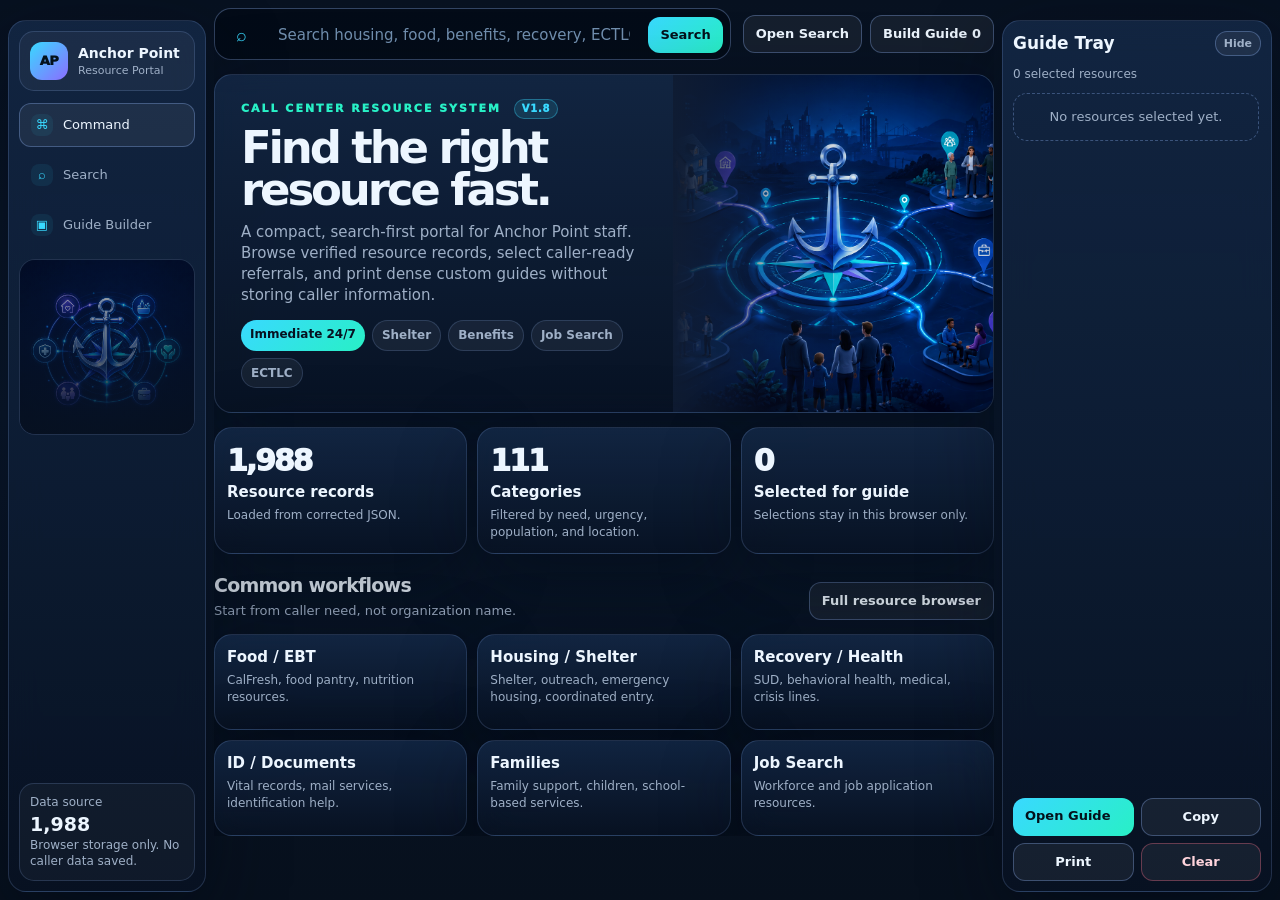
==== commit 1e22c999: "Update Anchor Point UI with imagery and app shell" ====
--- a/index.html
+++ b/index.html
@@ -1,12 +1,12 @@
-<!doctype html><html lang="en"><head><meta charset="utf-8"><meta name="viewport" content="width=device-width,initial-scale=1"><title>Anchor Point Resource Portal v1.7</title><link rel="stylesheet" href="assets/css/styles.css?v=1.7"></head><body data-page="home">
+<!doctype html><html lang="en"><head><meta charset="utf-8"><meta name="viewport" content="width=device-width,initial-scale=1"><title>Anchor Point Resource Portal</title><link rel="stylesheet" href="assets/css/styles.css?v=1.8"></head><body data-page="home">
 <div class="app">
 <aside class="rail"><a class="brand" href="index.html"><span class="logo">AP</span><span><strong>Anchor Point</strong><span>Resource Portal</span></span></a><nav class="nav"><a class="active" href="index.html"><i>⌘</i>Command</a><a href="resources.html"><i>⌕</i>Search</a><a href="guide.html"><i>▣</i>Guide Builder</a></nav><div class="rail-visual"><img src="assets/img/anchor-emblem.png" alt="Anchor Point network emblem"></div><div class="rail-meta"><span>Data source</span><b id="railRecordCount">Loading</b><span>Browser storage only. No caller data saved.</span></div></aside>
 <main class="main">
 <section class="topbar"><form class="command" id="homeSearchForm"><span class="icon">⌕</span><input id="homeSearch" aria-label="Search resources" placeholder="Search housing, food, benefits, recovery, ECTLC..."><button class="btn primary" type="submit">Search</button></form><div class="top-actions"><a class="btn" href="resources.html">Open Search</a><a class="btn" href="guide.html">Build Guide <span id="topSelectedCount">0</span></a></div></section>
-<section class="hero"><div class="hero-copy"><div class="kicker">Call Center Resource System v1.7</div><h1>Find the right resource fast.</h1><p>A compact, search-first portal for Anchor Point staff. Browse verified resource records, select caller-ready referrals, and print dense custom guides without storing caller information.</p><div class="pill-row"><a class="pill hot" href="resources.html?urgency=Immediate%20(24%2F7)">Immediate 24/7</a><a class="pill" href="resources.html?q=shelter">Shelter</a><a class="pill" href="resources.html?q=benefits">Benefits</a><a class="pill" href="resources.html?q=job">Job Search</a><a class="pill" href="resources.html?q=ECTLC">ECTLC</a></div></div><div class="hero-img"><img src="assets/img/hero-anchor-network.png" alt="Anchor Point connected community resource network"></div></section>
+<section class="hero"><div class="hero-copy"><div class="kicker">Call Center Resource System <span class="version-pill">v1.8</span></div><h1>Find the right resource fast.</h1><p>A compact, search-first portal for Anchor Point staff. Browse verified resource records, select caller-ready referrals, and print dense custom guides without storing caller information.</p><div class="pill-row"><a class="pill hot" href="resources.html?urgency=Immediate%20(24%2F7)">Immediate 24/7</a><a class="pill" href="resources.html?q=shelter">Shelter</a><a class="pill" href="resources.html?q=benefits">Benefits</a><a class="pill" href="resources.html?q=job">Job Search</a><a class="pill" href="resources.html?q=ECTLC">ECTLC</a></div></div><div class="hero-img"><img src="assets/img/hero-anchor-network.png" alt="Anchor Point connected community resource network"></div></section>
 <section class="grid-3"><div class="compact-card"><span class="num" id="statRecords">-</span><strong>Resource records</strong><p>Loaded from corrected JSON.</p></div><div class="compact-card"><span class="num" id="statCategories">-</span><strong>Categories</strong><p>Filtered by need, urgency, population, and location.</p></div><div class="compact-card"><span class="num" id="statSelected">0</span><strong>Selected for guide</strong><p>Selections stay in this browser only.</p></div></section>
 <section class="section-head"><div><h2>Common workflows</h2><p>Start from caller need, not organization name.</p></div><a class="btn" href="resources.html">Full resource browser</a></section>
 <section class="grid-3"><a class="compact-card" href="resources.html?workflow=food"><strong>Food / EBT</strong><p>CalFresh, food pantry, nutrition resources.</p></a><a class="compact-card" href="resources.html?workflow=housing"><strong>Housing / Shelter</strong><p>Shelter, outreach, emergency housing, coordinated entry.</p></a><a class="compact-card" href="resources.html?workflow=recovery"><strong>Recovery / Health</strong><p>SUD, behavioral health, medical, crisis lines.</p></a><a class="compact-card" href="resources.html?workflow=documents"><strong>ID / Documents</strong><p>Vital records, mail services, identification help.</p></a><a class="compact-card" href="resources.html?workflow=families"><strong>Families</strong><p>Family support, children, school-based services.</p></a><a class="compact-card" href="resources.html?workflow=jobs"><strong>Job Search</strong><p>Workforce and job application resources.</p></a></section>
 </main>
 <aside class="tray" id="guideTray"><button class="btn mobile-tray-toggle" id="trayToggle">Selected Guide</button><div class="tray-head"><h2>Guide Tray</h2><button class="mini-btn tray-hide" id="trayHideBtn" type="button">Hide</button></div><div class="tray-sub"><span id="trayCount">0</span> selected resources</div><div class="guide-list" id="selectedList"><div class="empty">No resources selected yet.</div></div><div class="drawer-actions"><a class="btn primary" href="guide.html">Open Guide</a><button class="btn" id="copyGuideBtn">Copy</button><button class="btn" id="printGuideBtn">Print</button><button class="btn danger" id="clearSelectedBtn">Clear</button></div></aside>
-</div><div id="printArea" class="print-area"></div><script src="assets/js/app.js?v=1.7"></script></body></html>
+</div><div id="printArea" class="print-area"></div><script src="assets/js/app.js?v=1.8"></script></body></html>
--- a/assets/css/styles.css
+++ b/assets/css/styles.css
@@ -83,3 +83,16 @@
   .app{grid-template-columns:1fr!important;overflow:visible;}
   .results{grid-template-columns:1fr!important;}
 }
+
+/* V1.8 tray behavior and command version label */
+.version-pill{display:inline-flex;align-items:center;margin-left:7px;padding:2px 7px;border:1px solid rgba(57,217,255,.35);border-radius:999px;background:rgba(57,217,255,.12);color:var(--cyan);font-size:10px;letter-spacing:.08em;vertical-align:middle;}
+.floating-show-tray{position:fixed;right:18px;bottom:18px;z-index:80;box-shadow:var(--shadow);display:none;}
+.app.tray-collapsed{grid-template-columns:240px minmax(0,1fr)!important;}
+.app.tray-collapsed .tray{display:none!important;}
+.app.tray-collapsed .main{max-width:100%!important;}
+body[data-page="resources"] .app:not(.tray-collapsed) .results{grid-template-columns:repeat(2,minmax(0,1fr))!important;}
+body[data-page="resources"] .app.tray-collapsed .results{grid-template-columns:repeat(3,minmax(0,1fr))!important;}
+@media(min-width:1900px){body[data-page="resources"] .app:not(.tray-collapsed) .results{grid-template-columns:repeat(3,minmax(0,1fr))!important;}}
+@media(min-width:2300px){body[data-page="resources"] .app.tray-collapsed .results{grid-template-columns:repeat(4,minmax(0,1fr))!important;}}
+@media(max-width:1280px){body[data-page="resources"] .app:not(.tray-collapsed) .results{grid-template-columns:repeat(2,minmax(0,1fr))!important;}body[data-page="resources"] .app.tray-collapsed .results{grid-template-columns:repeat(2,minmax(0,1fr))!important;}}
+@media(max-width:980px){.app.tray-collapsed{grid-template-columns:1fr!important;}body[data-page="resources"] .app.tray-collapsed .results{grid-template-columns:1fr!important;}.floating-show-tray{right:12px;bottom:12px;}}
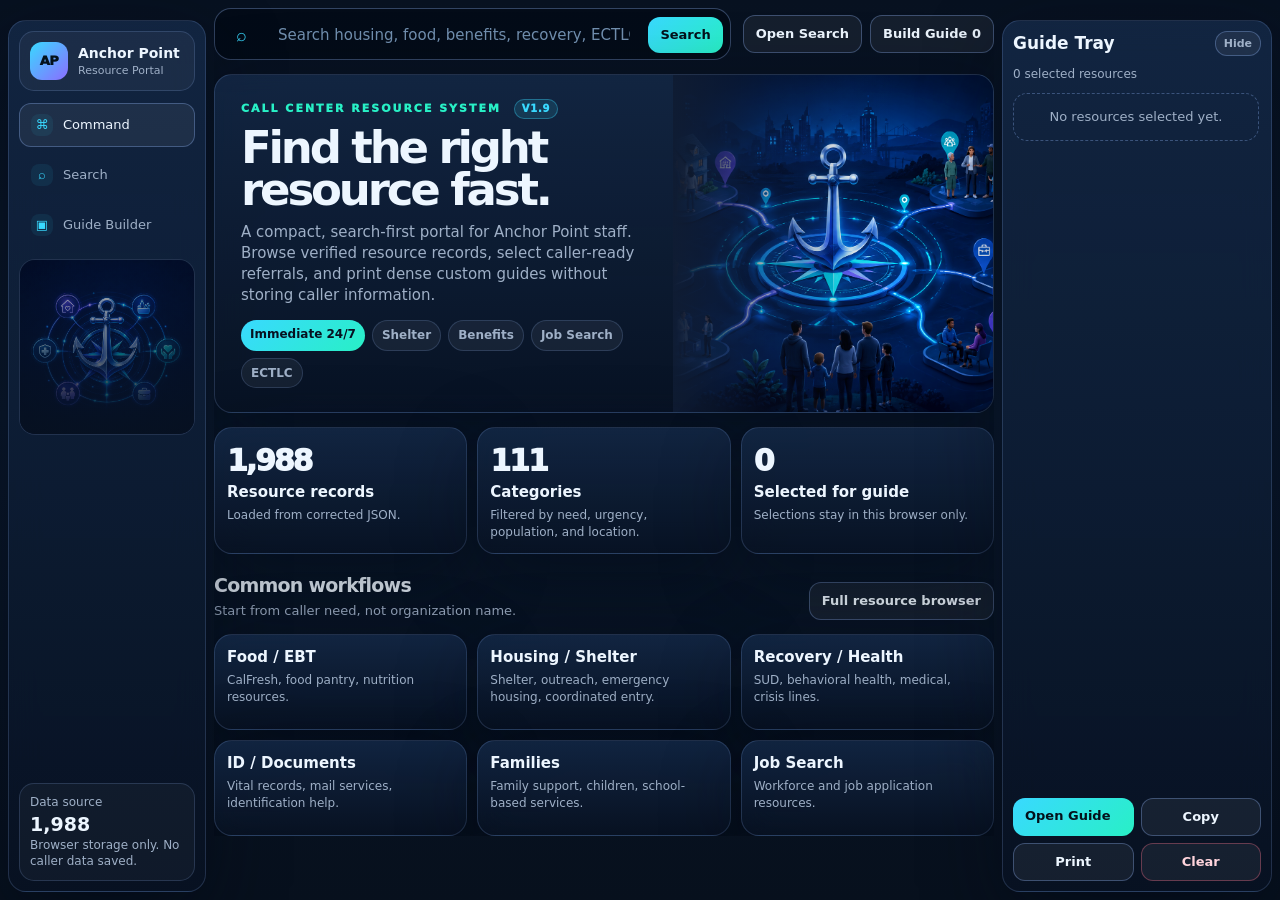
==== commit 86e51cae: "Update Anchor Point UI with imagery and app shell" ====
--- a/index.html
+++ b/index.html
@@ -1,12 +1,12 @@
-<!doctype html><html lang="en"><head><meta charset="utf-8"><meta name="viewport" content="width=device-width,initial-scale=1"><title>Anchor Point Resource Portal</title><link rel="stylesheet" href="assets/css/styles.css?v=1.8"></head><body data-page="home">
+<!doctype html><html lang="en"><head><meta charset="utf-8"><meta name="viewport" content="width=device-width,initial-scale=1"><title>Anchor Point Resource Portal</title><link rel="stylesheet" href="assets/css/styles.css?v=1.9"></head><body data-page="home">
 <div class="app">
 <aside class="rail"><a class="brand" href="index.html"><span class="logo">AP</span><span><strong>Anchor Point</strong><span>Resource Portal</span></span></a><nav class="nav"><a class="active" href="index.html"><i>⌘</i>Command</a><a href="resources.html"><i>⌕</i>Search</a><a href="guide.html"><i>▣</i>Guide Builder</a></nav><div class="rail-visual"><img src="assets/img/anchor-emblem.png" alt="Anchor Point network emblem"></div><div class="rail-meta"><span>Data source</span><b id="railRecordCount">Loading</b><span>Browser storage only. No caller data saved.</span></div></aside>
 <main class="main">
 <section class="topbar"><form class="command" id="homeSearchForm"><span class="icon">⌕</span><input id="homeSearch" aria-label="Search resources" placeholder="Search housing, food, benefits, recovery, ECTLC..."><button class="btn primary" type="submit">Search</button></form><div class="top-actions"><a class="btn" href="resources.html">Open Search</a><a class="btn" href="guide.html">Build Guide <span id="topSelectedCount">0</span></a></div></section>
-<section class="hero"><div class="hero-copy"><div class="kicker">Call Center Resource System <span class="version-pill">v1.8</span></div><h1>Find the right resource fast.</h1><p>A compact, search-first portal for Anchor Point staff. Browse verified resource records, select caller-ready referrals, and print dense custom guides without storing caller information.</p><div class="pill-row"><a class="pill hot" href="resources.html?urgency=Immediate%20(24%2F7)">Immediate 24/7</a><a class="pill" href="resources.html?q=shelter">Shelter</a><a class="pill" href="resources.html?q=benefits">Benefits</a><a class="pill" href="resources.html?q=job">Job Search</a><a class="pill" href="resources.html?q=ECTLC">ECTLC</a></div></div><div class="hero-img"><img src="assets/img/hero-anchor-network.png" alt="Anchor Point connected community resource network"></div></section>
+<section class="hero"><div class="hero-copy"><div class="kicker">Call Center Resource System <span class="version-pill">v1.9</span></div><h1>Find the right resource fast.</h1><p>A compact, search-first portal for Anchor Point staff. Browse verified resource records, select caller-ready referrals, and print dense custom guides without storing caller information.</p><div class="pill-row"><a class="pill hot" href="resources.html?urgency=Immediate%20(24%2F7)">Immediate 24/7</a><a class="pill" href="resources.html?q=shelter">Shelter</a><a class="pill" href="resources.html?q=benefits">Benefits</a><a class="pill" href="resources.html?q=job">Job Search</a><a class="pill" href="resources.html?q=ECTLC">ECTLC</a></div></div><div class="hero-img"><img src="assets/img/hero-anchor-network.png" alt="Anchor Point connected community resource network"></div></section>
 <section class="grid-3"><div class="compact-card"><span class="num" id="statRecords">-</span><strong>Resource records</strong><p>Loaded from corrected JSON.</p></div><div class="compact-card"><span class="num" id="statCategories">-</span><strong>Categories</strong><p>Filtered by need, urgency, population, and location.</p></div><div class="compact-card"><span class="num" id="statSelected">0</span><strong>Selected for guide</strong><p>Selections stay in this browser only.</p></div></section>
 <section class="section-head"><div><h2>Common workflows</h2><p>Start from caller need, not organization name.</p></div><a class="btn" href="resources.html">Full resource browser</a></section>
 <section class="grid-3"><a class="compact-card" href="resources.html?workflow=food"><strong>Food / EBT</strong><p>CalFresh, food pantry, nutrition resources.</p></a><a class="compact-card" href="resources.html?workflow=housing"><strong>Housing / Shelter</strong><p>Shelter, outreach, emergency housing, coordinated entry.</p></a><a class="compact-card" href="resources.html?workflow=recovery"><strong>Recovery / Health</strong><p>SUD, behavioral health, medical, crisis lines.</p></a><a class="compact-card" href="resources.html?workflow=documents"><strong>ID / Documents</strong><p>Vital records, mail services, identification help.</p></a><a class="compact-card" href="resources.html?workflow=families"><strong>Families</strong><p>Family support, children, school-based services.</p></a><a class="compact-card" href="resources.html?workflow=jobs"><strong>Job Search</strong><p>Workforce and job application resources.</p></a></section>
 </main>
 <aside class="tray" id="guideTray"><button class="btn mobile-tray-toggle" id="trayToggle">Selected Guide</button><div class="tray-head"><h2>Guide Tray</h2><button class="mini-btn tray-hide" id="trayHideBtn" type="button">Hide</button></div><div class="tray-sub"><span id="trayCount">0</span> selected resources</div><div class="guide-list" id="selectedList"><div class="empty">No resources selected yet.</div></div><div class="drawer-actions"><a class="btn primary" href="guide.html">Open Guide</a><button class="btn" id="copyGuideBtn">Copy</button><button class="btn" id="printGuideBtn">Print</button><button class="btn danger" id="clearSelectedBtn">Clear</button></div></aside>
-</div><div id="printArea" class="print-area"></div><script src="assets/js/app.js?v=1.8"></script></body></html>
+</div><div id="printArea" class="print-area"></div><script src="assets/js/app.js?v=1.9"></script></body></html>
--- a/assets/css/styles.css
+++ b/assets/css/styles.css
@@ -96,3 +96,68 @@
 @media(min-width:2300px){body[data-page="resources"] .app.tray-collapsed .results{grid-template-columns:repeat(4,minmax(0,1fr))!important;}}
 @media(max-width:1280px){body[data-page="resources"] .app:not(.tray-collapsed) .results{grid-template-columns:repeat(2,minmax(0,1fr))!important;}body[data-page="resources"] .app.tray-collapsed .results{grid-template-columns:repeat(2,minmax(0,1fr))!important;}}
 @media(max-width:980px){.app.tray-collapsed{grid-template-columns:1fr!important;}body[data-page="resources"] .app.tray-collapsed .results{grid-template-columns:1fr!important;}.floating-show-tray{right:12px;bottom:12px;}}
+
+
+/* V1.9 search precision and Search-page tray defaults */
+.search-tip{
+  border:1px solid rgba(57,217,255,.18);
+  background:rgba(57,217,255,.055);
+  color:var(--muted);
+  border-radius:12px;
+  padding:8px 10px;
+  font-size:12px;
+}
+.search-tip code{
+  color:var(--cyan);
+  background:rgba(0,0,0,.28);
+  border:1px solid var(--line);
+  padding:2px 5px;
+  border-radius:7px;
+}
+.matched{
+  color:#9fc0df;
+  font-size:10.5px;
+  border-left:2px solid rgba(57,217,255,.55);
+  padding-left:6px;
+  line-height:1.25;
+}
+.selected-inline{
+  margin-left:8px;
+  padding:3px 7px;
+  border:1px solid var(--line);
+  border-radius:999px;
+  color:var(--muted);
+  font-size:11px;
+}
+.selected-inline b{color:var(--cyan)}
+body[data-page="resources"] .app{
+  grid-template-columns:240px minmax(0,1fr) 300px!important;
+}
+body[data-page="resources"] .app.tray-collapsed{
+  grid-template-columns:240px minmax(0,1fr)!important;
+}
+body[data-page="resources"] .app:not(.tray-collapsed) .results{
+  grid-template-columns:repeat(2,minmax(0,1fr))!important;
+}
+body[data-page="resources"] .app.tray-collapsed .results{
+  grid-template-columns:repeat(3,minmax(0,1fr))!important;
+}
+body[data-page="resources"] .app.tray-collapsed .tray{
+  display:none!important;
+}
+body[data-page="resources"] .resource-card{min-height:168px;}
+body[data-page="resources"] .top-actions{white-space:nowrap;}
+@media(max-width:1320px){
+  body[data-page="resources"] .app:not(.tray-collapsed) .results{grid-template-columns:1fr!important;}
+  body[data-page="resources"] .app.tray-collapsed .results{grid-template-columns:repeat(2,minmax(0,1fr))!important;}
+}
+@media(max-width:980px){
+  body[data-page="resources"] .app,
+  body[data-page="resources"] .app.tray-collapsed{
+    grid-template-columns:1fr!important;
+  }
+  body[data-page="resources"] .app:not(.tray-collapsed) .results,
+  body[data-page="resources"] .app.tray-collapsed .results{
+    grid-template-columns:1fr!important;
+  }
+}
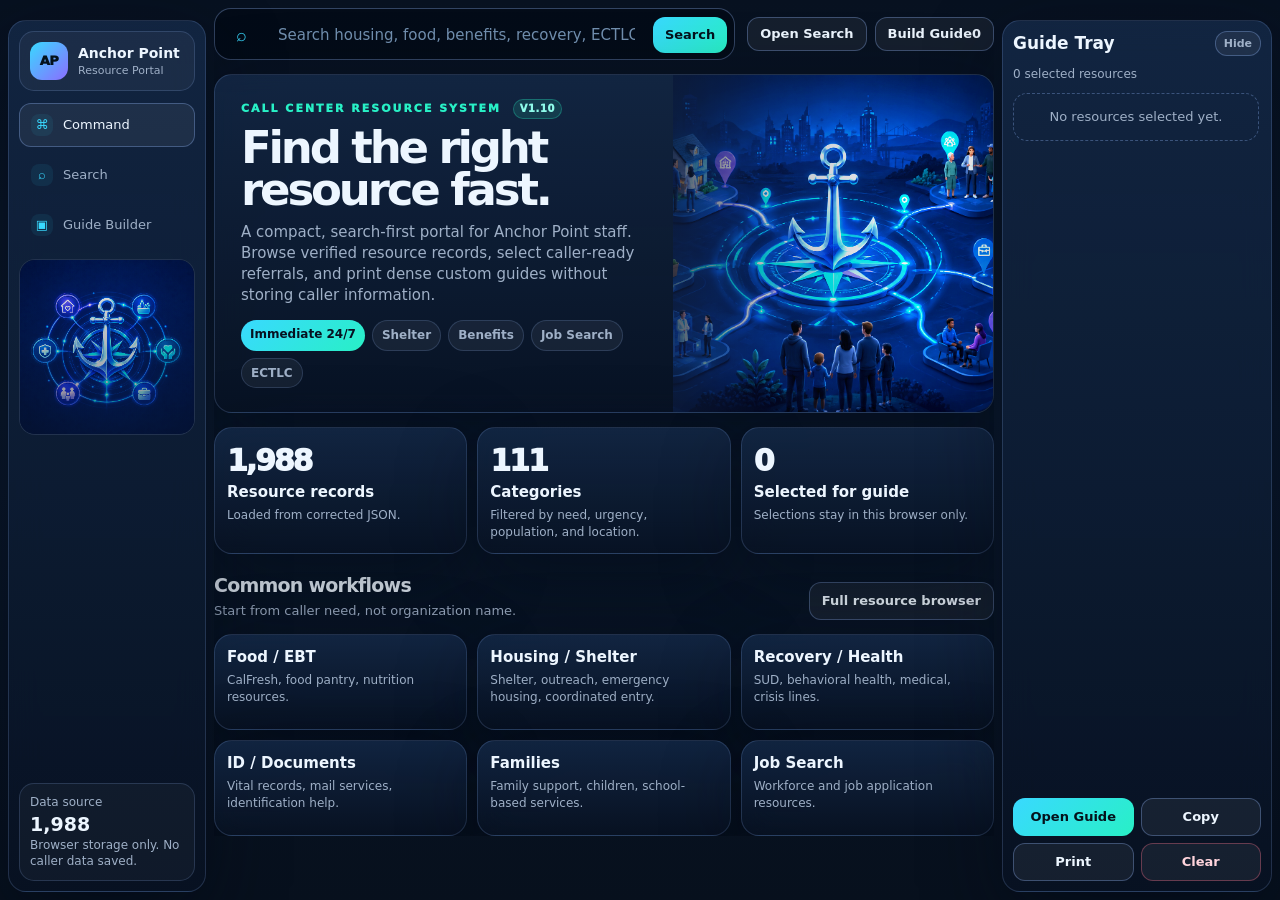
==== commit ce1adee5: "Update Anchor Point UI with imagery and app shell" ====
--- a/index.html
+++ b/index.html
@@ -1,12 +1,12 @@
-<!doctype html><html lang="en"><head><meta charset="utf-8"><meta name="viewport" content="width=device-width,initial-scale=1"><title>Anchor Point Resource Portal</title><link rel="stylesheet" href="assets/css/styles.css?v=1.9"></head><body data-page="home">
+<!doctype html><html lang="en"><head><meta charset="utf-8"><meta name="viewport" content="width=device-width,initial-scale=1"><title>Anchor Point Resource Portal</title><link rel="stylesheet" href="assets/css/styles.css?v=1.10"></head><body data-page="home">
 <div class="app">
 <aside class="rail"><a class="brand" href="index.html"><span class="logo">AP</span><span><strong>Anchor Point</strong><span>Resource Portal</span></span></a><nav class="nav"><a class="active" href="index.html"><i>⌘</i>Command</a><a href="resources.html"><i>⌕</i>Search</a><a href="guide.html"><i>▣</i>Guide Builder</a></nav><div class="rail-visual"><img src="assets/img/anchor-emblem.png" alt="Anchor Point network emblem"></div><div class="rail-meta"><span>Data source</span><b id="railRecordCount">Loading</b><span>Browser storage only. No caller data saved.</span></div></aside>
 <main class="main">
 <section class="topbar"><form class="command" id="homeSearchForm"><span class="icon">⌕</span><input id="homeSearch" aria-label="Search resources" placeholder="Search housing, food, benefits, recovery, ECTLC..."><button class="btn primary" type="submit">Search</button></form><div class="top-actions"><a class="btn" href="resources.html">Open Search</a><a class="btn" href="guide.html">Build Guide <span id="topSelectedCount">0</span></a></div></section>
-<section class="hero"><div class="hero-copy"><div class="kicker">Call Center Resource System <span class="version-pill">v1.9</span></div><h1>Find the right resource fast.</h1><p>A compact, search-first portal for Anchor Point staff. Browse verified resource records, select caller-ready referrals, and print dense custom guides without storing caller information.</p><div class="pill-row"><a class="pill hot" href="resources.html?urgency=Immediate%20(24%2F7)">Immediate 24/7</a><a class="pill" href="resources.html?q=shelter">Shelter</a><a class="pill" href="resources.html?q=benefits">Benefits</a><a class="pill" href="resources.html?q=job">Job Search</a><a class="pill" href="resources.html?q=ECTLC">ECTLC</a></div></div><div class="hero-img"><img src="assets/img/hero-anchor-network.png" alt="Anchor Point connected community resource network"></div></section>
+<section class="hero"><div class="hero-copy"><div class="kicker">Call Center Resource System <span class="version-pill">v1.10</span></div><h1>Find the right resource fast.</h1><p>A compact, search-first portal for Anchor Point staff. Browse verified resource records, select caller-ready referrals, and print dense custom guides without storing caller information.</p><div class="pill-row"><a class="pill hot" href="resources.html?urgency=Immediate%20(24%2F7)">Immediate 24/7</a><a class="pill" href="resources.html?q=shelter">Shelter</a><a class="pill" href="resources.html?q=benefits">Benefits</a><a class="pill" href="resources.html?q=job">Job Search</a><a class="pill" href="resources.html?q=ECTLC">ECTLC</a></div></div><div class="hero-img"><img src="assets/img/hero-anchor-network.png" alt="Anchor Point connected community resource network"></div></section>
 <section class="grid-3"><div class="compact-card"><span class="num" id="statRecords">-</span><strong>Resource records</strong><p>Loaded from corrected JSON.</p></div><div class="compact-card"><span class="num" id="statCategories">-</span><strong>Categories</strong><p>Filtered by need, urgency, population, and location.</p></div><div class="compact-card"><span class="num" id="statSelected">0</span><strong>Selected for guide</strong><p>Selections stay in this browser only.</p></div></section>
 <section class="section-head"><div><h2>Common workflows</h2><p>Start from caller need, not organization name.</p></div><a class="btn" href="resources.html">Full resource browser</a></section>
 <section class="grid-3"><a class="compact-card" href="resources.html?workflow=food"><strong>Food / EBT</strong><p>CalFresh, food pantry, nutrition resources.</p></a><a class="compact-card" href="resources.html?workflow=housing"><strong>Housing / Shelter</strong><p>Shelter, outreach, emergency housing, coordinated entry.</p></a><a class="compact-card" href="resources.html?workflow=recovery"><strong>Recovery / Health</strong><p>SUD, behavioral health, medical, crisis lines.</p></a><a class="compact-card" href="resources.html?workflow=documents"><strong>ID / Documents</strong><p>Vital records, mail services, identification help.</p></a><a class="compact-card" href="resources.html?workflow=families"><strong>Families</strong><p>Family support, children, school-based services.</p></a><a class="compact-card" href="resources.html?workflow=jobs"><strong>Job Search</strong><p>Workforce and job application resources.</p></a></section>
 </main>
 <aside class="tray" id="guideTray"><button class="btn mobile-tray-toggle" id="trayToggle">Selected Guide</button><div class="tray-head"><h2>Guide Tray</h2><button class="mini-btn tray-hide" id="trayHideBtn" type="button">Hide</button></div><div class="tray-sub"><span id="trayCount">0</span> selected resources</div><div class="guide-list" id="selectedList"><div class="empty">No resources selected yet.</div></div><div class="drawer-actions"><a class="btn primary" href="guide.html">Open Guide</a><button class="btn" id="copyGuideBtn">Copy</button><button class="btn" id="printGuideBtn">Print</button><button class="btn danger" id="clearSelectedBtn">Clear</button></div></aside>
-</div><div id="printArea" class="print-area"></div><script src="assets/js/app.js?v=1.9"></script></body></html>
+</div><div id="printArea" class="print-area"></div><script src="assets/js/app.js?v=1.10"></script></body></html>
--- a/assets/css/styles.css
+++ b/assets/css/styles.css
@@ -161,3 +161,36 @@
     grid-template-columns:1fr!important;
   }
 }
+
+/* V1.10 final fit-and-polish refinements */
+.version-pill{display:inline-flex;align-items:center;justify-content:center;margin-left:6px;padding:2px 6px;border-radius:999px;background:rgba(40,240,198,.12);border:1px solid rgba(40,240,198,.28);color:#8ffbea;font-size:10px;letter-spacing:.06em;vertical-align:middle;white-space:nowrap;}
+.hero-img img,.rail-visual img{filter:brightness(1.22) contrast(1.03) saturate(1.14)!important;opacity:1!important;}
+.hero-img:before{background:linear-gradient(90deg,rgba(15,28,51,.72) 0%,rgba(15,28,51,.28) 30%,rgba(15,28,51,.04) 76%,transparent 100%)!important;}
+.rail-visual:after{background:linear-gradient(180deg,rgba(7,17,32,.08),rgba(7,17,32,.52))!important;}
+.drawer-actions .btn,.drawer-actions a.btn,.card-actions .mini-btn,.top-actions .btn{display:inline-flex;align-items:center;justify-content:center;text-align:center;line-height:1.05;}
+.drawer-actions .btn,.drawer-actions a.btn{min-height:38px;white-space:nowrap;}
+body[data-page="resources"] .app{width:100%;max-width:100vw;margin:0;grid-template-columns:220px minmax(0,1fr) 280px!important;gap:10px;padding:8px 12px!important;overflow:hidden;}
+body[data-page="resources"] .app.tray-collapsed{grid-template-columns:220px minmax(0,1fr)!important;padding-right:14px!important;}
+body[data-page="resources"] .main{min-width:0;max-width:100%;overflow:hidden;}
+body[data-page="resources"] .topbar{grid-template-columns:minmax(0,1fr) auto!important;gap:8px;min-width:0;}
+body[data-page="resources"] .command{min-width:0;height:48px;border-radius:14px;}
+body[data-page="resources"] .command input{min-width:0;}
+body[data-page="resources"] .top-actions{display:flex;flex:0 0 auto;gap:6px;min-width:max-content;}
+body[data-page="resources"] .top-actions .btn{min-width:86px;padding:8px 10px;border-radius:11px;white-space:nowrap;}
+body[data-page="resources"] .search-tip{padding:7px 10px;font-size:12px;line-height:1.25;}
+body[data-page="resources"] .panel{padding:10px;overflow:hidden;}
+body[data-page="resources"] .filters{grid-template-columns:minmax(140px,.95fr) minmax(168px,1.25fr) minmax(132px,.8fr) minmax(165px,1fr) minmax(145px,.85fr) auto!important;gap:7px;align-items:end;}
+body[data-page="resources"] .filters .field{min-width:0;}
+body[data-page="resources"] input,body[data-page="resources"] select{min-width:0;min-height:36px;padding:8px 9px;border-radius:10px;}
+body[data-page="resources"] .toolbar{min-width:0;display:flex;flex-wrap:wrap;gap:8px;}
+body[data-page="resources"] .toolbar-actions{min-width:0;}
+body[data-page="resources"] .results{grid-template-columns:repeat(2,minmax(0,1fr))!important;gap:10px!important;width:100%;max-width:100%;overflow:visible!important;}
+body[data-page="resources"] .app.tray-collapsed .results{grid-template-columns:repeat(2,minmax(0,1fr))!important;}
+body[data-page="resources"] .resource-card{min-width:0;max-width:100%;overflow:hidden;}
+body[data-page="resources"] .tray{width:100%;max-width:280px;}
+body[data-page="resources"] .floating-show-tray{right:14px;bottom:18px;min-width:130px;}
+.status{min-width:76px!important;max-width:86px!important;padding:4px 6px!important;}
+.status b{font-size:9.8px!important;}.status small{font-size:7.8px!important;}
+@media(min-width:2050px){body[data-page="resources"] .app.tray-collapsed .results{grid-template-columns:repeat(3,minmax(0,1fr))!important;}}
+@media(max-width:1500px){body[data-page="resources"] .app,body[data-page="resources"] .app.tray-collapsed{grid-template-columns:208px minmax(0,1fr)!important;}body[data-page="resources"] .tray{display:none!important;}body[data-page="resources"] .results,body[data-page="resources"] .app.tray-collapsed .results{grid-template-columns:repeat(2,minmax(0,1fr))!important;}body[data-page="resources"] .filters{grid-template-columns:1fr 1fr 1fr!important;}body[data-page="resources"] .filters .btn{grid-column:auto;}}
+@media(max-width:1050px){body[data-page="resources"] .results,body[data-page="resources"] .app.tray-collapsed .results{grid-template-columns:1fr!important;}body[data-page="resources"] .filters{grid-template-columns:1fr 1fr!important;}body[data-page="resources"] .topbar{grid-template-columns:1fr!important;}body[data-page="resources"] .top-actions{justify-content:flex-end;}}
